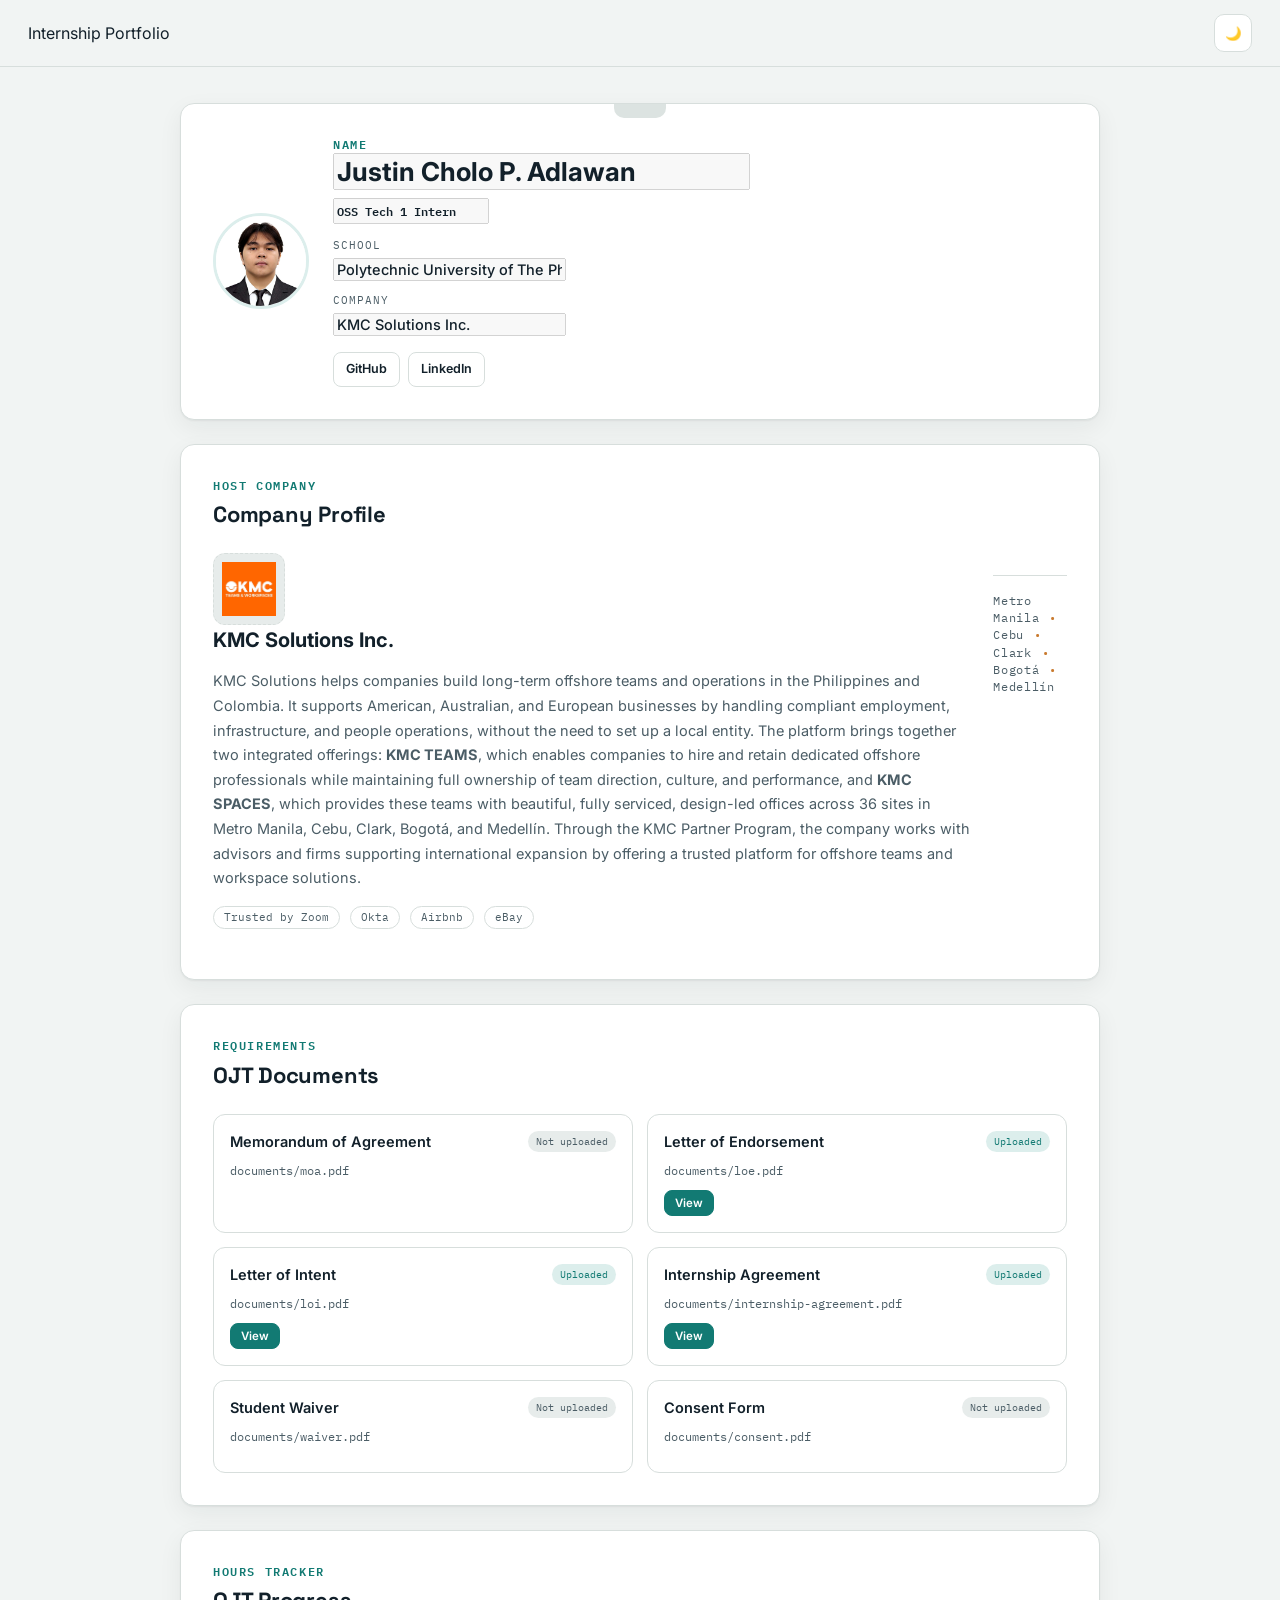
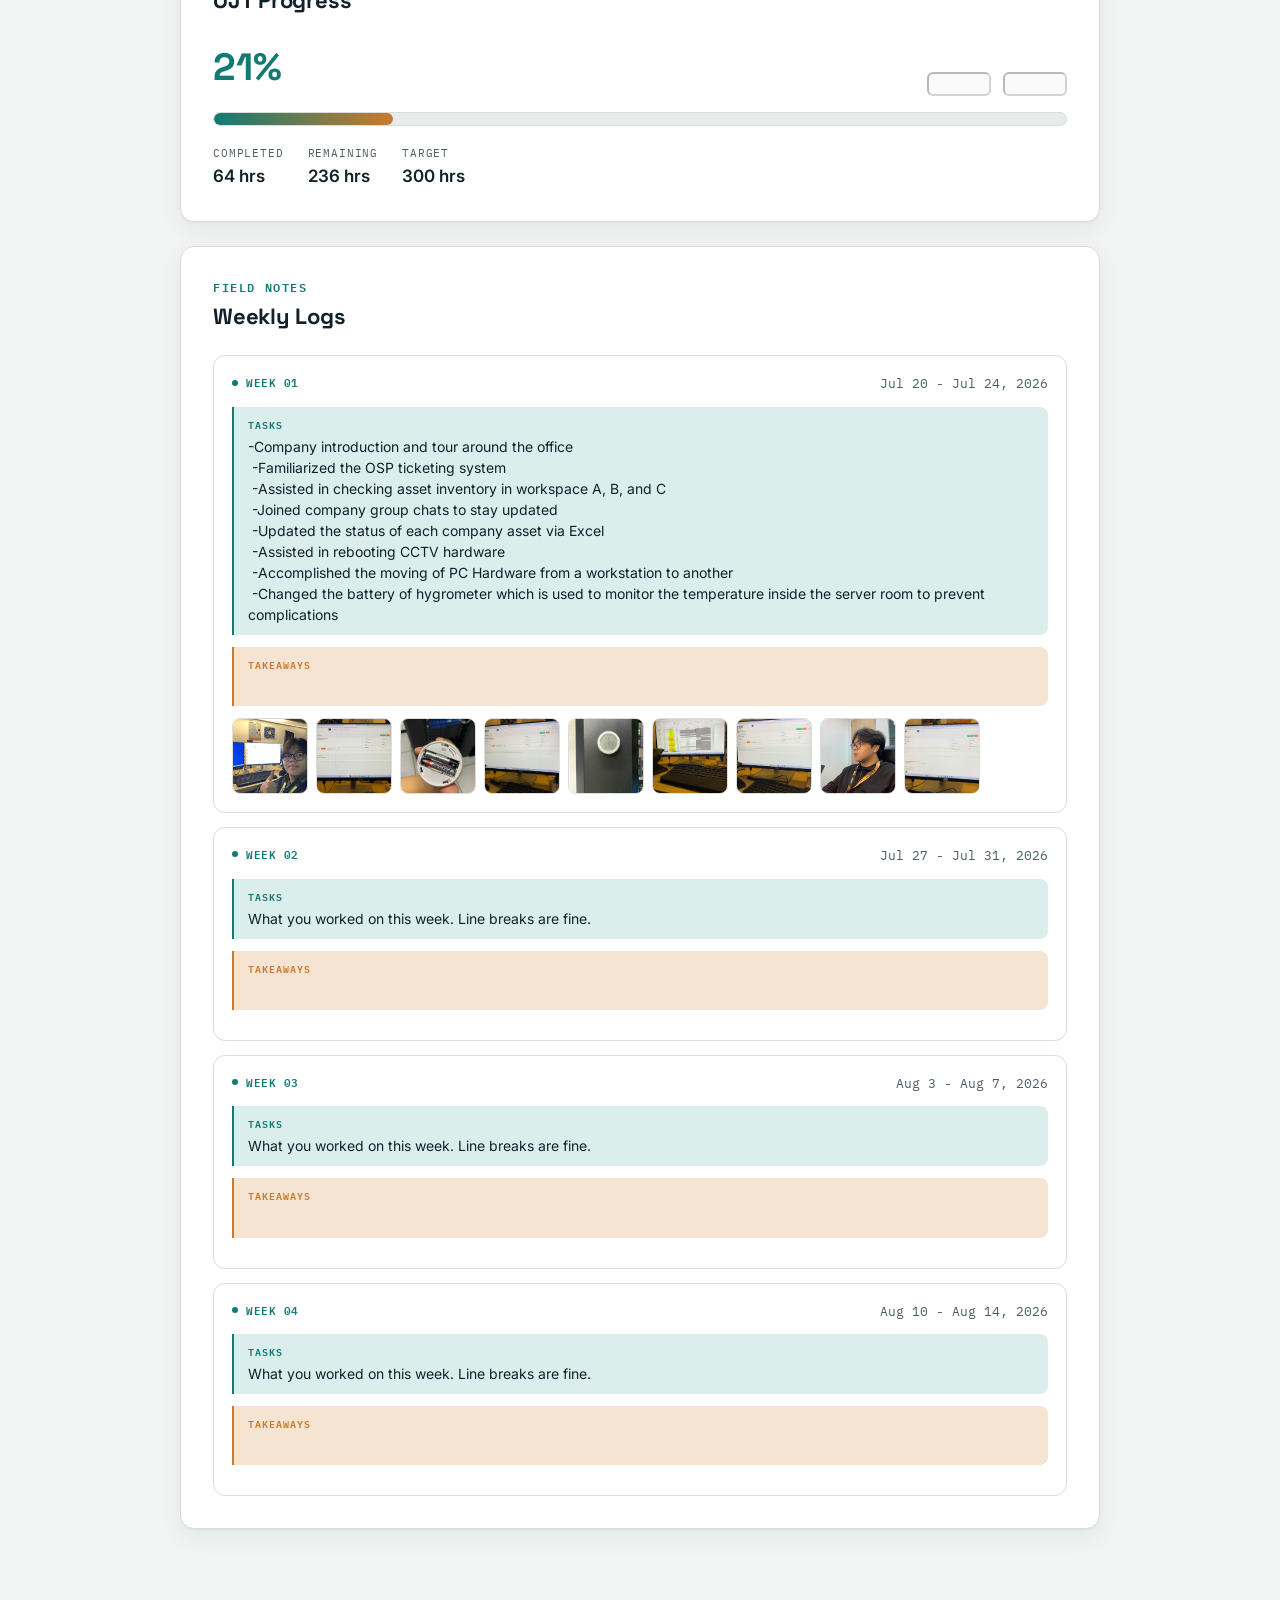
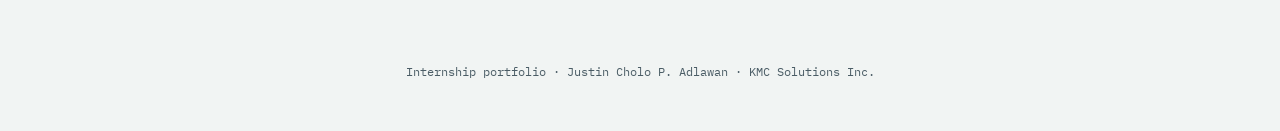
==== index.html @ cc2308c9 "Update company description in index.html" ====
<!DOCTYPE html>
<html lang="en" data-theme="light">
<head>
<meta charset="UTF-8">
<meta name="viewport" content="width=device-width, initial-scale=1.0">
<title>OSS Internship Log — Justin Cholo P. Adlawan</title>
<link rel="preconnect" href="https://fonts.googleapis.com">
<link href="https://fonts.googleapis.com/css2?family=Space+Grotesk:wght@500;600;700&family=Inter:wght@400;500;600;700&family=IBM+Plex+Mono:wght@400;500;600&display=swap" rel="stylesheet">
<link rel="stylesheet" href="styles.css">
</head>
<body>

<div class="topbar">
      <div class="brand-text">Internship Portfolio</div>
  <div class="topbar-controls">
    <button class="icon-btn" id="themeToggle" title="Toggle theme">🌙</button>
  </div>
</div>

<main>

  <!-- 1. PROFILE -->
  <section class="section" id="profile-section">
    <div class="badge">
      <div class="badge-photo" id="avatarBox">
        <span class="initials" id="avatarInitials">JA</span>
        <img id="avatarImg" style="display:none;" alt="Profile photo">
        <input type="file" accept="image/*" id="avatarInput" style="display:none;">
      </div>
      <div class="badge-info">
        <div class="eyebrow">Name</div>
        <input class="field-input badge-name" id="fieldName" value="Justin Cholo P. Adlawan" disabled>
        <div>
          <input class="field-input" id="fieldRole" value="OSS Tech 1 Intern" disabled
            style="display:inline-block;width:auto;font-family:'IBM Plex Mono';font-size:12px;font-weight:600;">
        </div>
        <div class="ledger" style="margin-top:14px;">
          <div class="ledger-item">
            <div class="ledger-label">School</div>
            <input class="field-input ledger-value" id="fieldSchool" value="Polytechnic University of The Philippines" disabled>
          </div>
          <div class="ledger-item">
            <div class="ledger-label">Company</div>
            <input class="field-input ledger-value" id="fieldCompany" value="KMC Solutions Inc." disabled>
          </div>
        </div>
      <div class="profile-links">
          <a class="btn" href="https://github.com/Secchoo" target="_blank" rel="noopener">GitHub</a>
          <a class="btn" href="https://www.linkedin.com/in/your-username" target="_blank" rel="noopener">LinkedIn
      </a>
      </div>
    </div>
  </section>

  <!-- 2. COMPANY PROFILE  -->
  <section class="section" id="company-section">
    <div class="section-head">
      <div>
        <div class="eyebrow">Host Company</div>
        <h2 class="section-title">Company Profile</h2>
      </div>
    </div>
    <div class="company-head">
      <div>
        <div class="logo-box" id="logoBox">
          <span class="logo-placeholder" id="logoPlaceholder">Company<br>Logo</span>
          <img id="logoImg" style="display:none;" alt="KMC Solutions logo">
      </div>
      <div>
        <div class="company-name">KMC Solutions Inc.</div>
        <p class="company-desc">KMC Solutions helps companies build long-term offshore teams and operations in the Philippines and Colombia. It supports American, Australian, and European businesses by handling compliant employment, infrastructure, and people operations, without the need to set up a local entity. The platform brings together two integrated offerings: <strong>KMC TEAMS</strong>, which enables companies to hire and retain dedicated offshore professionals while maintaining full ownership of team direction, culture, and performance, and <strong>KMC SPACES</strong>, which provides these teams with beautiful, fully serviced, design-led offices across 36 sites in Metro Manila, Cebu, Clark, Bogotá, and Medellín. Through the KMC Partner Program, the company works with advisors and firms supporting international expansion by offering a trusted platform for offshore teams and workspace solutions.</p>
        <div class="trust-row">
          <span class="trust-pill">Trusted by Zoom</span>
          <span class="trust-pill">Okta</span>
          <span class="trust-pill">Airbnb</span>
          <span class="trust-pill">eBay</span>
        </div>
      </div>
    </div>
    <div class="route-strip">
      <span class="city">Metro Manila</span><span class="city">Cebu</span><span class="city">Clark</span><span class="city">Bogotá</span><span class="city">Medellín</span>
    </div>
  </section>

  <!-- 3. DOCUMENTS -->
  <section class="section" id="documents-section">
    <div class="section-head">
      <div>
        <div class="eyebrow">Requirements</div>
        <h2 class="section-title">OJT Documents</h2>
      </div>
    </div>
    <div class="doc-grid" id="docGrid"></div>
  </section>

  <!-- 4. PROGRESS -->
  <section class="section" id="progress-section">
    <div class="section-head">
      <div>
        <div class="eyebrow">Hours Tracker</div>
        <h2 class="section-title">OJT Progress</h2>
      </div>
    </div>
    <div class="progress-top">
      <div class="progress-pct" id="progressPct">0%</div>
      <div class="pstat-value">
          <input type="number" min="0" class="field-input hours-input" id="hoursCompleted" disabled>
          <span class="mono"></span>
          <input type="number" min="1" class="field-input hours-input" id="hoursTarget" disabled>
        </div>
      </div>
    </div>
    <div class="progress-track"><div class="progress-fill" id="progressFill" style="width:0%;"></div></div>
    <div class="progress-stats">
      <div class="pstat"><div class="pstat-label">Completed</div><div class="pstat-value" id="statCompleted">0 hrs</div></div>
      <div class="pstat"><div class="pstat-label">Remaining</div><div class="pstat-value" id="statRemaining">300 hrs</div></div>
      <div class="pstat"><div class="pstat-label">Target</div><div class="pstat-value" id="statTarget">300 hrs</div></div>
    </div>
  </section>

  <!-- 5. WEEKLY LOGS -->
  <section class="section" id="weekly-section">
    <div class="section-head">
      <div>
        <div class="eyebrow">Field Notes</div>
        <h2 class="section-title">Weekly Logs</h2>
      </div>
    </div>

    <div class="week-form" id="weekForm">
      <input type="hidden" id="weekEditId">
      <div class="form-row">
        <div>
          <label>Week number</label>
          <input type="number" id="weekNumber" min="1">
        </div>
        <div>
          <label>Date range</label>
          <input type="text" id="weekDates" placeholder="e.g. Jul 20 – Jul 24, 2026">
        </div>
      </div>
      <div>
        <label>Tasks completed</label>
        <textarea id="weekTasks" placeholder="Describe what you worked on this week..."></textarea>
      </div>
      <div>
        <label>Photos</label>
        <input type="file" id="weekImages" accept="image/*" multiple>
      </div>
      <div class="modal-error" id="weekFormError"></div>
    </div>

    <div class="week-list" id="weekList"></div>
    <div class="empty-state" id="weekEmpty">No weeks logged yet.</div>
  </section>

</main>

<footer>Internship portfolio · Justin Cholo P. Adlawan · KMC Solutions Inc.</footer>

<!-- Lightbox -->
<div class="modal-overlay hidden" id="lightbox" style="background:rgba(0,0,0,.85);">
  <button class="close-x" id="lightboxClose">✕</button>
  <img id="lightboxImg" alt="Preview">
</div>

<!-- Document viewer -->
<div class="modal-overlay hidden" id="docModal">
  <div class="doc-modal-box">
    <div class="doc-modal-head">
      <span id="docModalTitle">Document</span>
      <div class="doc-modal-actions">
        <a id="docModalOpenNew" class="btn small" href="#" target="_blank" rel="noopener">Open in new tab</a>
        <button class="btn small" id="docModalClose">Close</button>
      </div>
    </div>
    <iframe id="docModalFrame" title="Document preview"></iframe>
  </div>
</div>

<div class="toast" id="toast"></div>

<script src="script.js"></script>
</body>
</html>
---- styles.css ----
:root{
    --bg:#F1F4F3; --surface:#FFFFFF; --surface-2:#E7ECEB; --surface-3:#DCE3E1;
    --text:#12202A; --text-dim:#4B5D66; --border:#D7DEDC;
    --accent:#127A73; --accent-soft:#DCEEEC; --accent-2:#C97A2E; --accent-2-soft:#F5E4D2;
    --danger:#B3432B; --danger-soft:#F6E2DC;
    --shadow: 0 1px 2px rgba(18,32,42,.06), 0 8px 24px rgba(18,32,42,.06);
    --radius: 14px;
  }
  html[data-theme="dark"]{
    --bg:#0D1417; --surface:#131C21; --surface-2:#1B262C; --surface-3:#233039;
    --text:#E8EEEC; --text-dim:#9BB0AC; --border:#253238;
    --accent:#2BB3A3; --accent-soft:#122824; --accent-2:#E4A85E; --accent-2-soft:#2A2114;
    --danger:#E2694F; --danger-soft:#2A1712;
    --shadow: 0 1px 2px rgba(0,0,0,.3), 0 12px 28px rgba(0,0,0,.35);
  }
  *{box-sizing:border-box;}
  html{scroll-behavior:smooth;}
  body{
    margin:0; background:var(--bg); color:var(--text);
    font-family:'Inter',sans-serif; line-height:1.5;
    transition:background .25s ease, color .25s ease;
  }
  h1,h2,h3{ font-family:'Space Grotesk',sans-serif; margin:0; letter-spacing:-.01em;}
  .mono{ font-family:'IBM Plex Mono',monospace; }
  .eyebrow{
    font-family:'IBM Plex Mono',monospace; font-size:11.5px; letter-spacing:.14em;
    text-transform:uppercase; color:var(--accent); font-weight:600;
  }
  a{color:inherit;}
  button{ font-family:inherit; cursor:pointer; }
  input, textarea{ font-family:inherit; color:var(--text); }
  ::selection{ background:var(--accent-soft); }

  /* ---------- topbar ---------- */
  .topbar{
    position:sticky; top:0; z-index:40;
    display:flex; align-items:center; justify-content:space-between;
    padding:14px 28px; background:color-mix(in srgb, var(--bg) 88%, transparent);
    backdrop-filter:blur(10px); border-bottom:1px solid var(--border);
  }
  }
  .brand-text{ font-family:'Space Grotesk'; font-weight:600; font-size:15px; }
  .brand-sub{ font-size:11px; color:var(--text-dim); font-family:'IBM Plex Mono'; }
  .topbar-controls{ display:flex; align-items:center; gap:8px; }
  .icon-btn{
    display:flex; align-items:center; justify-content:center; gap:6px;
    width:38px; height:38px; border-radius:10px; border:1px solid var(--border);
    background:var(--surface); color:var(--text); transition:.15s;
  }
  .icon-btn:hover{ background:var(--surface-2); }
  .lock-btn{
    width:auto; padding:0 14px; font-size:13px; font-weight:600;
    font-family:'IBM Plex Mono';
  }
  .lock-btn.unlocked{ background:var(--accent); border-color:var(--accent); color:#fff; }

  /* ---------- layout ---------- */
  main{ max-width:960px; margin:0 auto; padding:36px 20px 80px; }
  .section{
    background:var(--surface); border:1px solid var(--border); border-radius:var(--radius);
    padding:32px; margin-bottom:24px; box-shadow:var(--shadow);
    animation:rise .5s ease both;
  }
  @keyframes rise{ from{opacity:0; transform:translateY(10px);} to{opacity:1; transform:translateY(0);} }
  .section-head{ display:flex; align-items:baseline; justify-content:space-between; gap:12px; margin-bottom:22px; flex-wrap:wrap;}
  .section-title{ font-size:22px; margin-top:4px; }

  /* ---------- profile badge ---------- */
  .badge{
    display:flex; gap:24px; align-items:center; position:relative;
  }
  .badge::before{
    content:""; position:absolute; top:-32px; left:50%; transform:translateX(-50%);
    width:52px; height:14px; border-radius:0 0 10px 10px; background:var(--surface-3);
  }
  .badge-photo{
    position:relative; width:96px; height:96px; border-radius:50%; flex-shrink:0;
    background:var(--surface-2); border:3px solid var(--accent-soft);
    display:flex; align-items:center; justify-content:center; overflow:hidden;
  }
  .badge-photo img{ width:100%; height:100%; object-fit:cover; }
  .badge-photo .initials{ font-family:'Space Grotesk'; font-size:32px; color:var(--accent); font-weight:700; }
  .photo-upload-btn{
    position:absolute; bottom:-2px; right:-2px; width:30px; height:30px; border-radius:50%;
    background:var(--accent); color:#fff; border:2px solid var(--surface);
    display:none; align-items:center; justify-content:center; font-size:14px;
  }
  body.editing .photo-upload-btn{ display:flex; }
  .badge-info{ flex:1; min-width:0; }
  .badge-name{ font-size:26px; font-weight:700; margin-bottom:8px; }
  .badge-role-pill{
    display:inline-block; margin-bottom:14px; padding:4px 12px; border-radius:100px;
    background:var(--accent-2-soft); color:var(--accent-2); font-family:'IBM Plex Mono';
    font-size:12px; font-weight:600; letter-spacing:.03em;
  }
  .ledger{ display:flex; flex-direction:column; gap:12px; }
  .profile-links{ display:flex; gap:8px; flex-wrap:wrap; margin-top:16px; }
  .ledger-item{ width:100%; }
  .ledger-label{ font-family:'IBM Plex Mono'; font-size:10.5px; text-transform:uppercase; letter-spacing:.1em; color:var(--text-dim); margin-bottom:3px; }
  .ledger-value{ font-size:14.5px; font-weight:500; }

  /* ---------- company ---------- */
  .company-head{ display:flex; gap:20px; align-items:flex-start; margin-bottom:18px; }
  .logo-box{
    width:72px; height:72px; border-radius:12px; background:var(--surface-2); border:1px dashed var(--border);
    display:flex; align-items:center; justify-content:center; flex-shrink:0; position:relative; overflow:hidden;
  }
  .logo-box img{ width:100%; height:100%; object-fit:contain; padding:8px; }
  .logo-box .logo-placeholder{ font-size:10px; color:var(--text-dim); text-align:center; font-family:'IBM Plex Mono'; padding:4px;}
  .logo-upload-btn{
    margin-top:8px; font-size:11.5px; font-family:'IBM Plex Mono'; color:var(--accent);
    background:none; border:none; padding:0; text-decoration:underline;
  }
  .company-name{ font-size:20px; font-weight:700; margin-bottom:2px; }
  .company-desc{ color:var(--text-dim); font-size:14.5px; line-height:1.7; }
  .route-strip{
    margin-top:22px; padding-top:16px; border-top:1px solid var(--border);
    display:flex; flex-wrap:wrap; gap:0; align-items:center;
    font-family:'IBM Plex Mono'; font-size:11.5px; letter-spacing:.06em; color:var(--text-dim);
  }
  .route-strip span.city::after{ content:"•"; margin:0 10px; color:var(--accent-2); }
  .route-strip span.city:last-child::after{ content:""; margin:0; }
  .trust-row{ margin-top:14px; display:flex; gap:10px; flex-wrap:wrap; }
  .trust-pill{
    font-family:'IBM Plex Mono'; font-size:10.5px; padding:3px 10px; border-radius:100px;
    border:1px solid var(--border); color:var(--text-dim);
  }

  /* ---------- documents ---------- */
  .doc-grid{ display:grid; grid-template-columns:repeat(2,1fr); gap:14px; }
  .doc-card{
    border:1px solid var(--border); border-radius:12px; padding:16px; display:flex; flex-direction:column; gap:10px;
    background:var(--surface); transition:.15s;
  }
  .doc-card:hover{ border-color:var(--accent); }
  .doc-top{ display:flex; align-items:flex-start; justify-content:space-between; gap:8px; }
  .doc-name{ font-weight:600; font-size:14.5px; }
  .doc-status{
    font-family:'IBM Plex Mono'; font-size:10px; padding:3px 8px; border-radius:100px; white-space:nowrap; flex-shrink:0;
  }
  .doc-status.on{ background:var(--accent-soft); color:var(--accent); }
  .doc-status.off{ background:var(--surface-2); color:var(--text-dim); }
  .doc-meta{ font-size:11.5px; color:var(--text-dim); font-family:'IBM Plex Mono'; }
  .doc-actions{ display:flex; gap:8px; flex-wrap:wrap; margin-top:auto; }
  .btn{
    font-size:12.5px; font-weight:600; padding:7px 12px; border-radius:8px; border:1px solid var(--border);
    background:var(--surface); color:var(--text); display:inline-flex; align-items:center; gap:6px; text-decoration:none;
  }
  .btn:hover{ background:var(--surface-2); }
  .btn.primary{ background:var(--accent); border-color:var(--accent); color:#fff; }
  .btn.primary:hover{ opacity:.9; }
  .btn.ghost-danger{ color:var(--danger); border-color:var(--danger-soft); }
  .btn.ghost-danger:hover{ background:var(--danger-soft); }
  .btn.small{ padding:5px 10px; font-size:11.5px; }

  /* ---------- progress ---------- */
  .progress-top{ display:flex; justify-content:space-between; align-items:flex-end; margin-bottom:16px; flex-wrap:wrap; gap:12px;}
  .progress-pct{ font-family:'Space Grotesk'; font-size:38px; font-weight:700; color:var(--accent); }
  .progress-track{ height:14px; border-radius:100px; background:var(--surface-2); overflow:hidden; border:1px solid var(--border); }
  .progress-fill{ height:100%; border-radius:100px; background:linear-gradient(90deg,var(--accent),var(--accent-2)); transition:width .5s ease; }
  .progress-stats{ display:flex; gap:24px; margin-top:20px; flex-wrap:wrap; }
  .pstat{ display:flex; flex-direction:column; gap:2px; }
  .pstat-label{ font-family:'IBM Plex Mono'; font-size:10.5px; text-transform:uppercase; letter-spacing:.08em; color:var(--text-dim); }
  .pstat-value{ font-size:17px; font-weight:600; display:flex; align-items:center; gap:6px; }
  .hours-input{ width:64px; text-align:center; border-radius:6px; padding:2px 4px; }

  /* ---------- weekly logs ---------- */
  .week-form{
    display:none; flex-direction:column; gap:12px; border:1px dashed var(--accent); border-radius:12px; padding:18px; margin-bottom:20px;
    background:var(--accent-soft);
  }
  .week-form.open{ display:flex; }
  .week-form label{ font-family:'IBM Plex Mono'; font-size:10.5px; text-transform:uppercase; letter-spacing:.08em; color:var(--text-dim); margin-bottom:4px; display:block; }
  .week-form input, .week-form textarea{
    width:100%; padding:9px 11px; border-radius:8px; border:1px solid var(--border); background:var(--surface); font-size:14px;
  }
  .week-form textarea{ min-height:80px; }
  .form-row{ display:flex; gap:14px; flex-wrap:wrap; }
  .form-row > div{ flex:1; min-width:140px; }
  .week-list{ display:flex; flex-direction:column; gap:14px; }
  .week-card{ border:1px solid var(--border); border-radius:12px; padding:18px; position:relative; }
  .week-tab{
    display:inline-flex; align-items:center; gap:8px; font-family:'IBM Plex Mono'; font-size:11px;
    color:var(--accent); font-weight:600; letter-spacing:.05em; margin-bottom:8px;
  }
  .week-tab .dot{ width:6px; height:6px; border-radius:50%; background:var(--accent); }
  .week-dates{ color:var(--text-dim); font-size:12.5px; margin-left:auto; font-family:'IBM Plex Mono'; }
  .week-title-row{ display:flex; justify-content:space-between; align-items:flex-start; gap:10px; }
  .week-tasks{
    font-size:14px; color:var(--text); white-space:pre-wrap; margin:8px 0 12px;
    padding:10px 14px; border-left:2px solid var(--accent); background:var(--accent-soft); border-radius:0 8px 8px 0;
  }
  .week-takeaways{
    font-size:13.5px; color:var(--text); white-space:pre-wrap; margin:0 0 12px;
    padding:10px 14px; border-left:2px solid var(--accent-2); background:var(--accent-2-soft); border-radius:0 8px 8px 0;
  }
  .week-subhead{
    font-family:'IBM Plex Mono'; font-size:10px; text-transform:uppercase; letter-spacing:.1em;
    color:var(--accent-2); font-weight:600; margin-bottom:4px;
  }
  .week-tasks .week-subhead{ color:var(--accent); }
  .week-images{ display:flex; gap:8px; flex-wrap:wrap; }
  .week-images img{ width:76px; height:76px; object-fit:cover; border-radius:8px; border:1px solid var(--border); cursor:pointer; }
  .week-actions{ display:flex; gap:8px; margin-top:12px; }
  .empty-state{
    text-align:center; padding:34px 20px; color:var(--text-dim); font-size:14px; border:1px dashed var(--border); border-radius:12px;
  }

  /* ---------- modal / lightbox ---------- */
  .modal-overlay{
    position:fixed; inset:0; background:rgba(10,14,16,.55); display:flex; align-items:center; justify-content:center;
    z-index:100; padding:20px;
  }
  .modal-overlay.hidden{ display:none; }
  .modal-box{
    background:var(--surface); border-radius:16px; padding:26px; width:100%; max-width:360px; box-shadow:var(--shadow);
    border:1px solid var(--border);
  }
  .modal-box h3{ font-size:17px; margin-bottom:6px; }
  .modal-box p{ font-size:13px; color:var(--text-dim); margin:0 0 16px; }
  .modal-box input{ width:100%; padding:10px 12px; border-radius:8px; border:1px solid var(--border); background:var(--bg); font-size:15px; letter-spacing:.2em; text-align:center; }
  .modal-actions{ display:flex; gap:10px; margin-top:16px; }
  .modal-actions .btn{ flex:1; justify-content:center; }
  .modal-error{ color:var(--danger); font-size:12px; margin-top:8px; min-height:14px; }
  .modal-overlay img{ max-width:min(560px, 85vw); max-height:min(560px, 75vh); width:auto; height:auto; object-fit:contain; border-radius:10px; }
  .close-x{ position:absolute; top:16px; right:20px; color:#fff; font-size:22px; background:none; border:none; }

  .doc-modal-box{
    width:100%; max-width:820px; height:88vh; background:var(--surface); border-radius:14px;
    border:1px solid var(--border); box-shadow:var(--shadow); display:flex; flex-direction:column; overflow:hidden;
  }
  .doc-modal-head{
    display:flex; align-items:center; justify-content:space-between; gap:12px; padding:12px 16px;
    border-bottom:1px solid var(--border); font-weight:600; font-size:14px;
  }
  .doc-modal-actions{ display:flex; gap:8px; }
  .doc-modal-box iframe{ flex:1; width:100%; border:none; background:#fff; }

  .toast{
    position:fixed; bottom:24px; left:50%; transform:translateX(-50%) translateY(20px); opacity:0;
    background:var(--text); color:var(--bg); padding:10px 18px; border-radius:10px; font-size:13px;
    transition:.25s; z-index:200; pointer-events:none; font-family:'IBM Plex Mono';
  }
  .toast.show{ opacity:1; transform:translateX(-50%) translateY(0); }

  footer{ text-align:center; padding:30px 20px 50px; color:var(--text-dim); font-size:12px; font-family:'IBM Plex Mono'; }

  @media (max-width:640px){
    main{ padding:24px 14px 60px; }
    .section{ padding:22px 18px; }
    .badge{ flex-direction:column; text-align:center; }
    .ledger{ justify-content:center; }
    .profile-links{ justify-content:center; }
    .company-head{ flex-direction:column; align-items:center; text-align:center; }
    .route-strip{ justify-content:center; }
    .doc-grid{ grid-template-columns:1fr; }
    .progress-stats{ justify-content:space-between; gap:14px; }
    .brand-sub{ display:none; }
    .doc-modal-box{ width:100%; height:100%; max-width:none; border-radius:0; }
  }
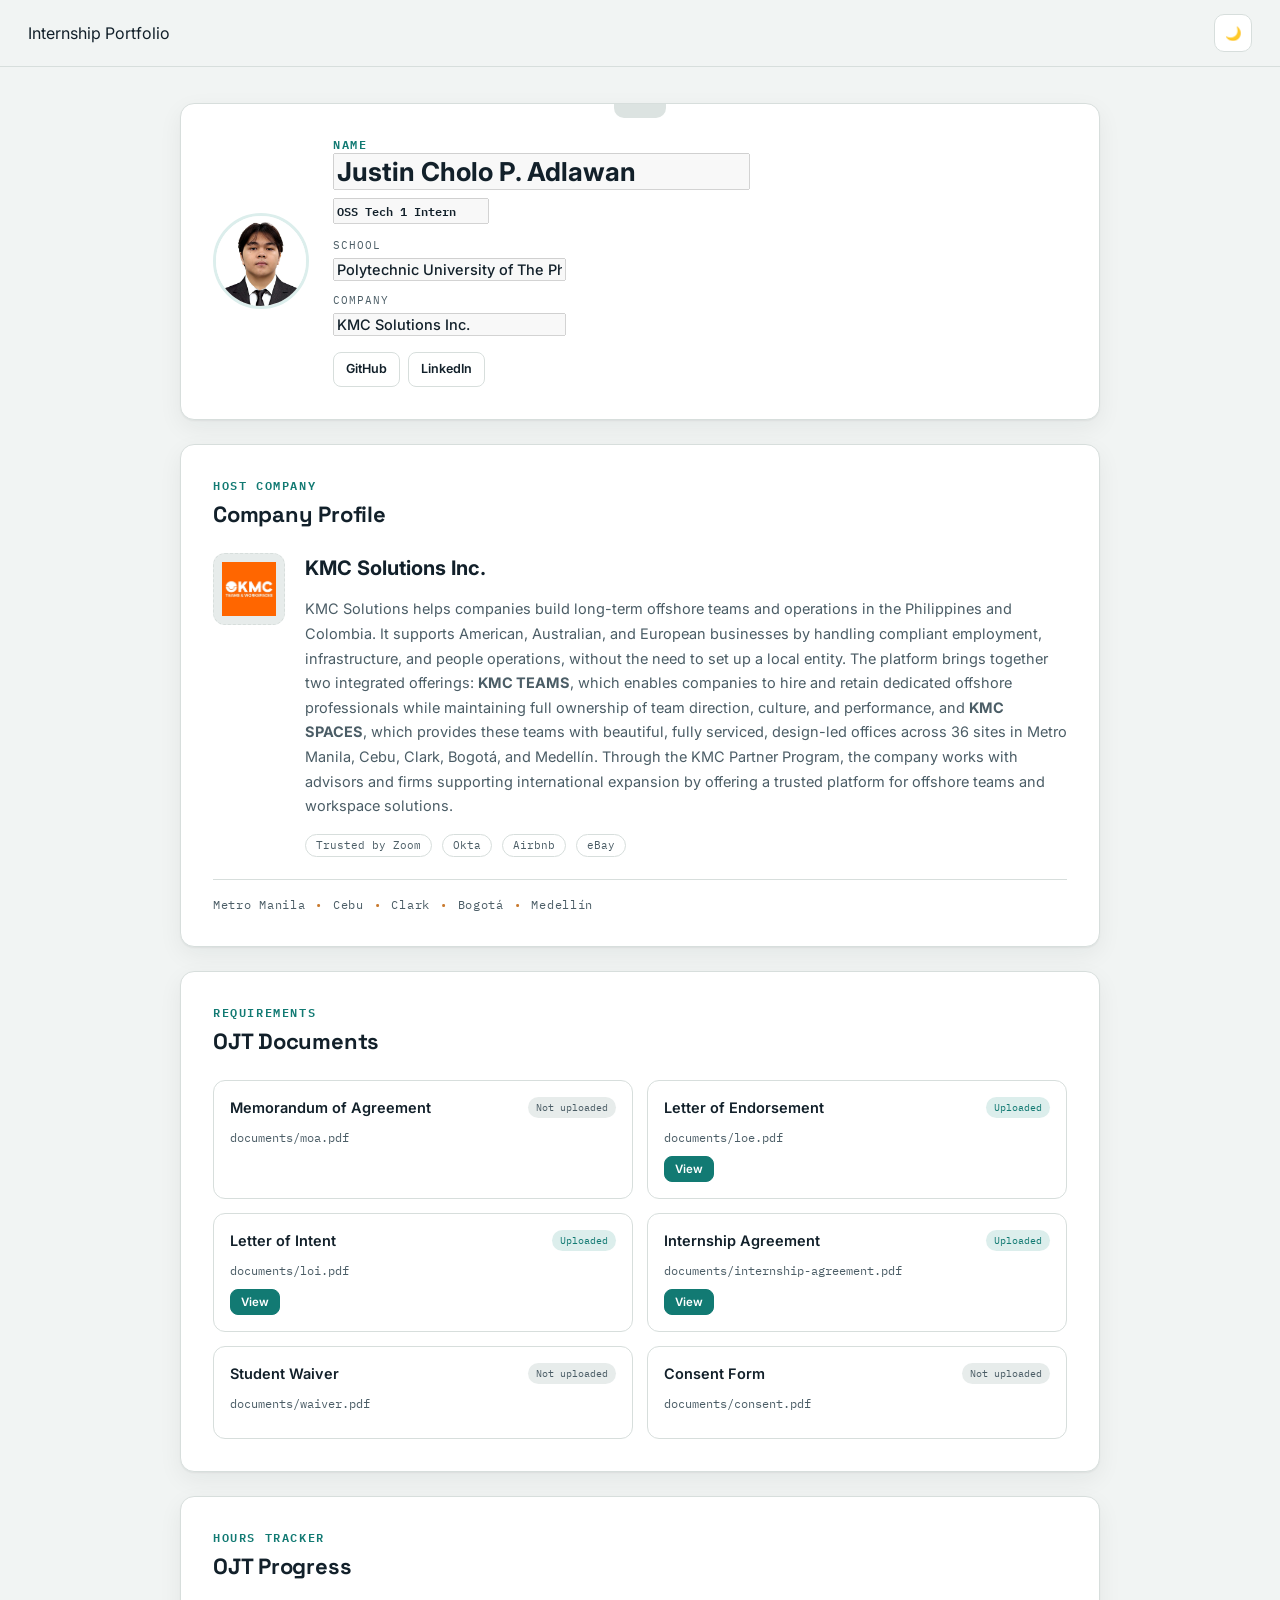
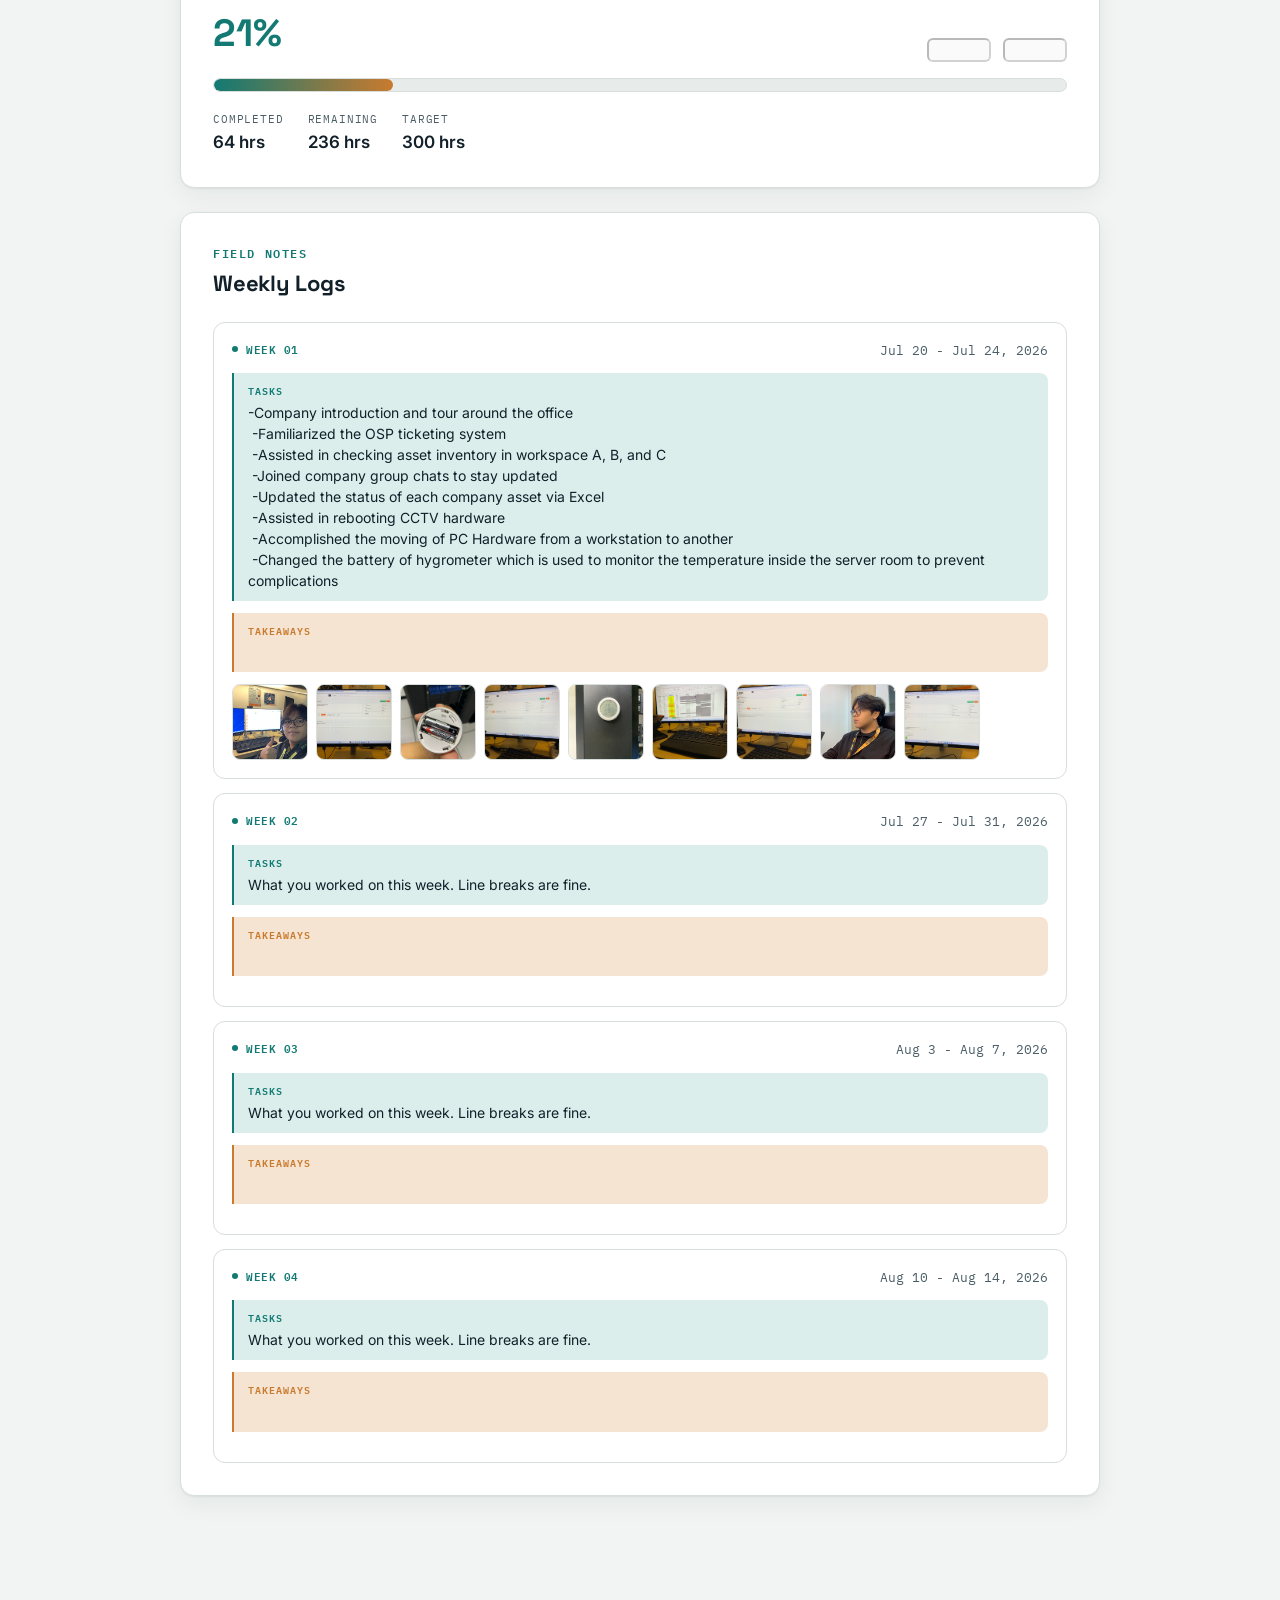
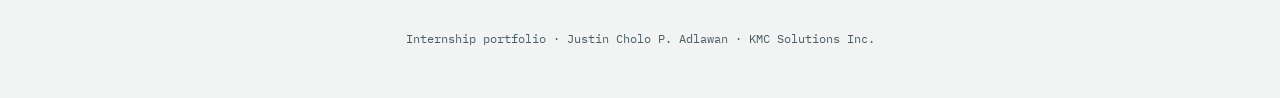
==== commit 2686df96: "Fix HTML structure in index.html" ====
--- a/index.html
+++ b/index.html
@@ -66,6 +66,7 @@
           <span class="logo-placeholder" id="logoPlaceholder">Company<br>Logo</span>
           <img id="logoImg" style="display:none;" alt="KMC Solutions logo">
       </div>
+    </div>
       <div>
         <div class="company-name">KMC Solutions Inc.</div>
         <p class="company-desc">KMC Solutions helps companies build long-term offshore teams and operations in the Philippines and Colombia. It supports American, Australian, and European businesses by handling compliant employment, infrastructure, and people operations, without the need to set up a local entity. The platform brings together two integrated offerings: <strong>KMC TEAMS</strong>, which enables companies to hire and retain dedicated offshore professionals while maintaining full ownership of team direction, culture, and performance, and <strong>KMC SPACES</strong>, which provides these teams with beautiful, fully serviced, design-led offices across 36 sites in Metro Manila, Cebu, Clark, Bogotá, and Medellín. Through the KMC Partner Program, the company works with advisors and firms supporting international expansion by offering a trusted platform for offshore teams and workspace solutions.</p>
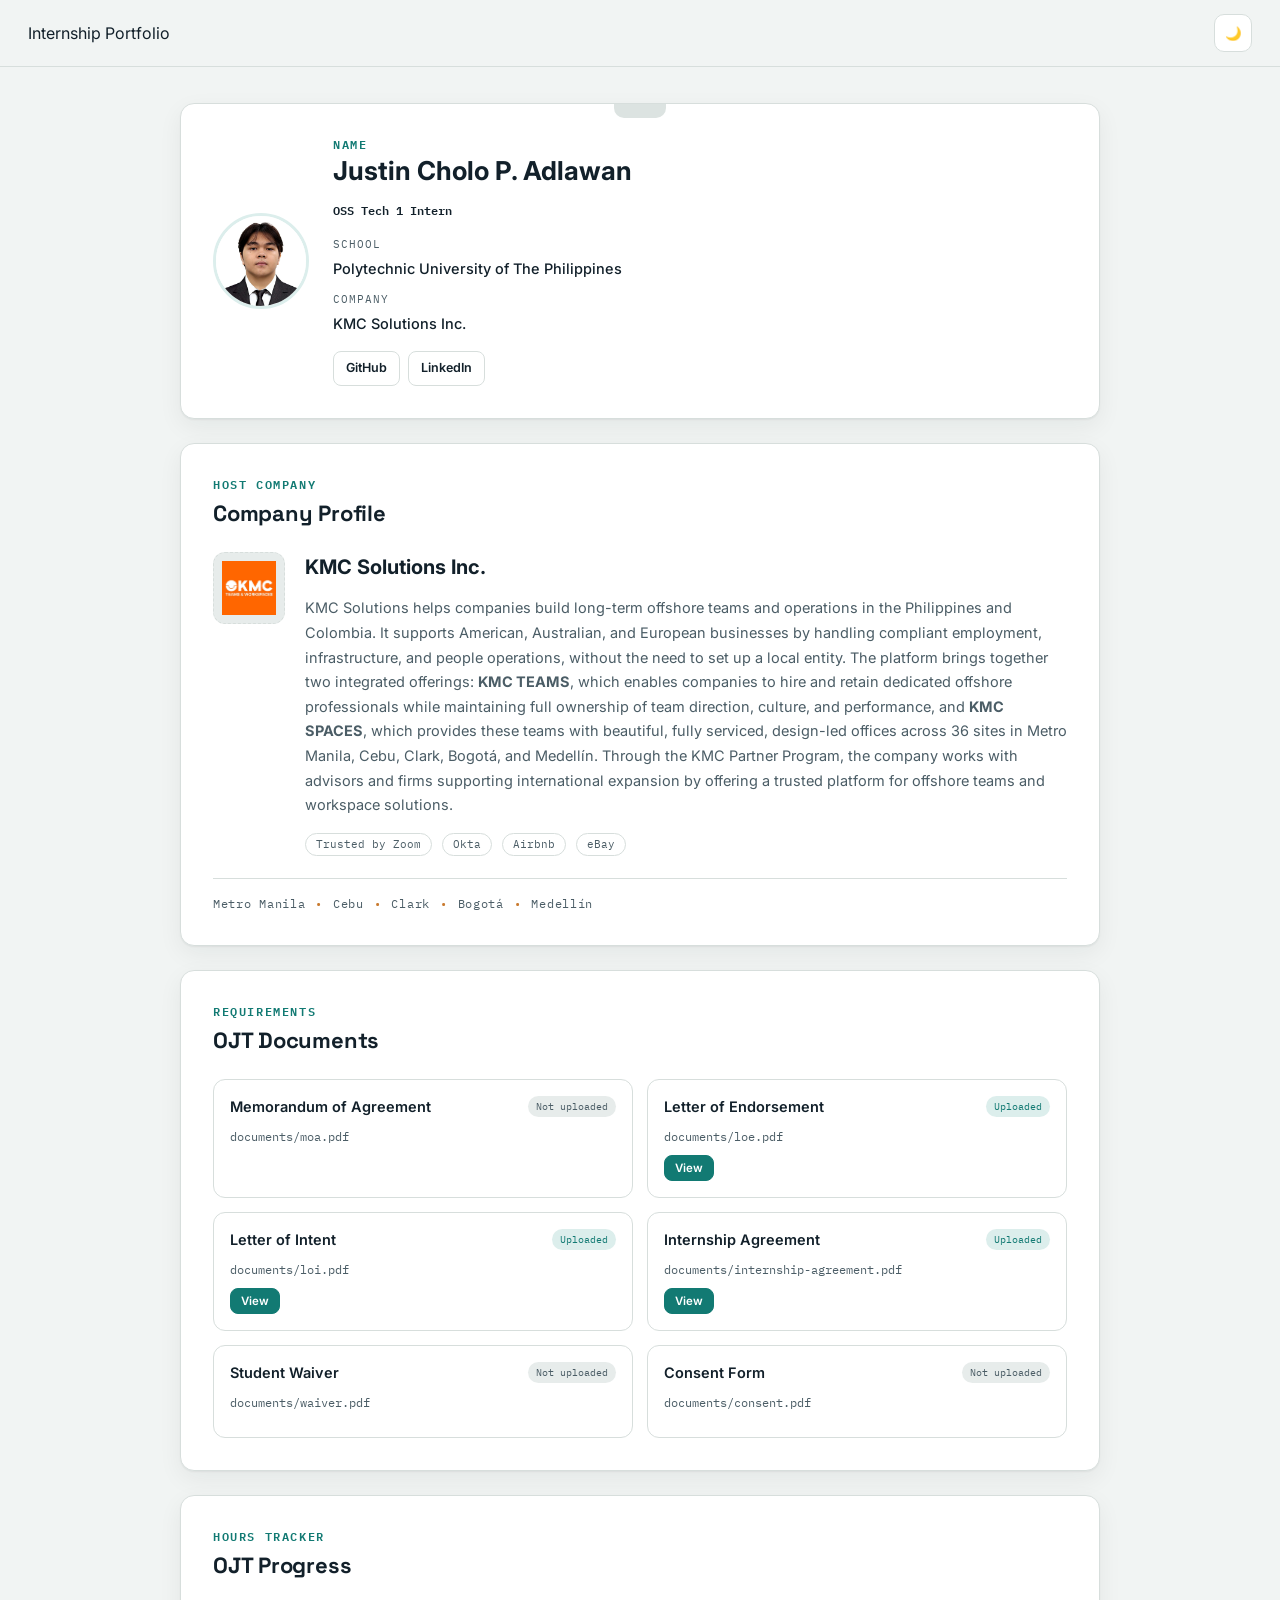
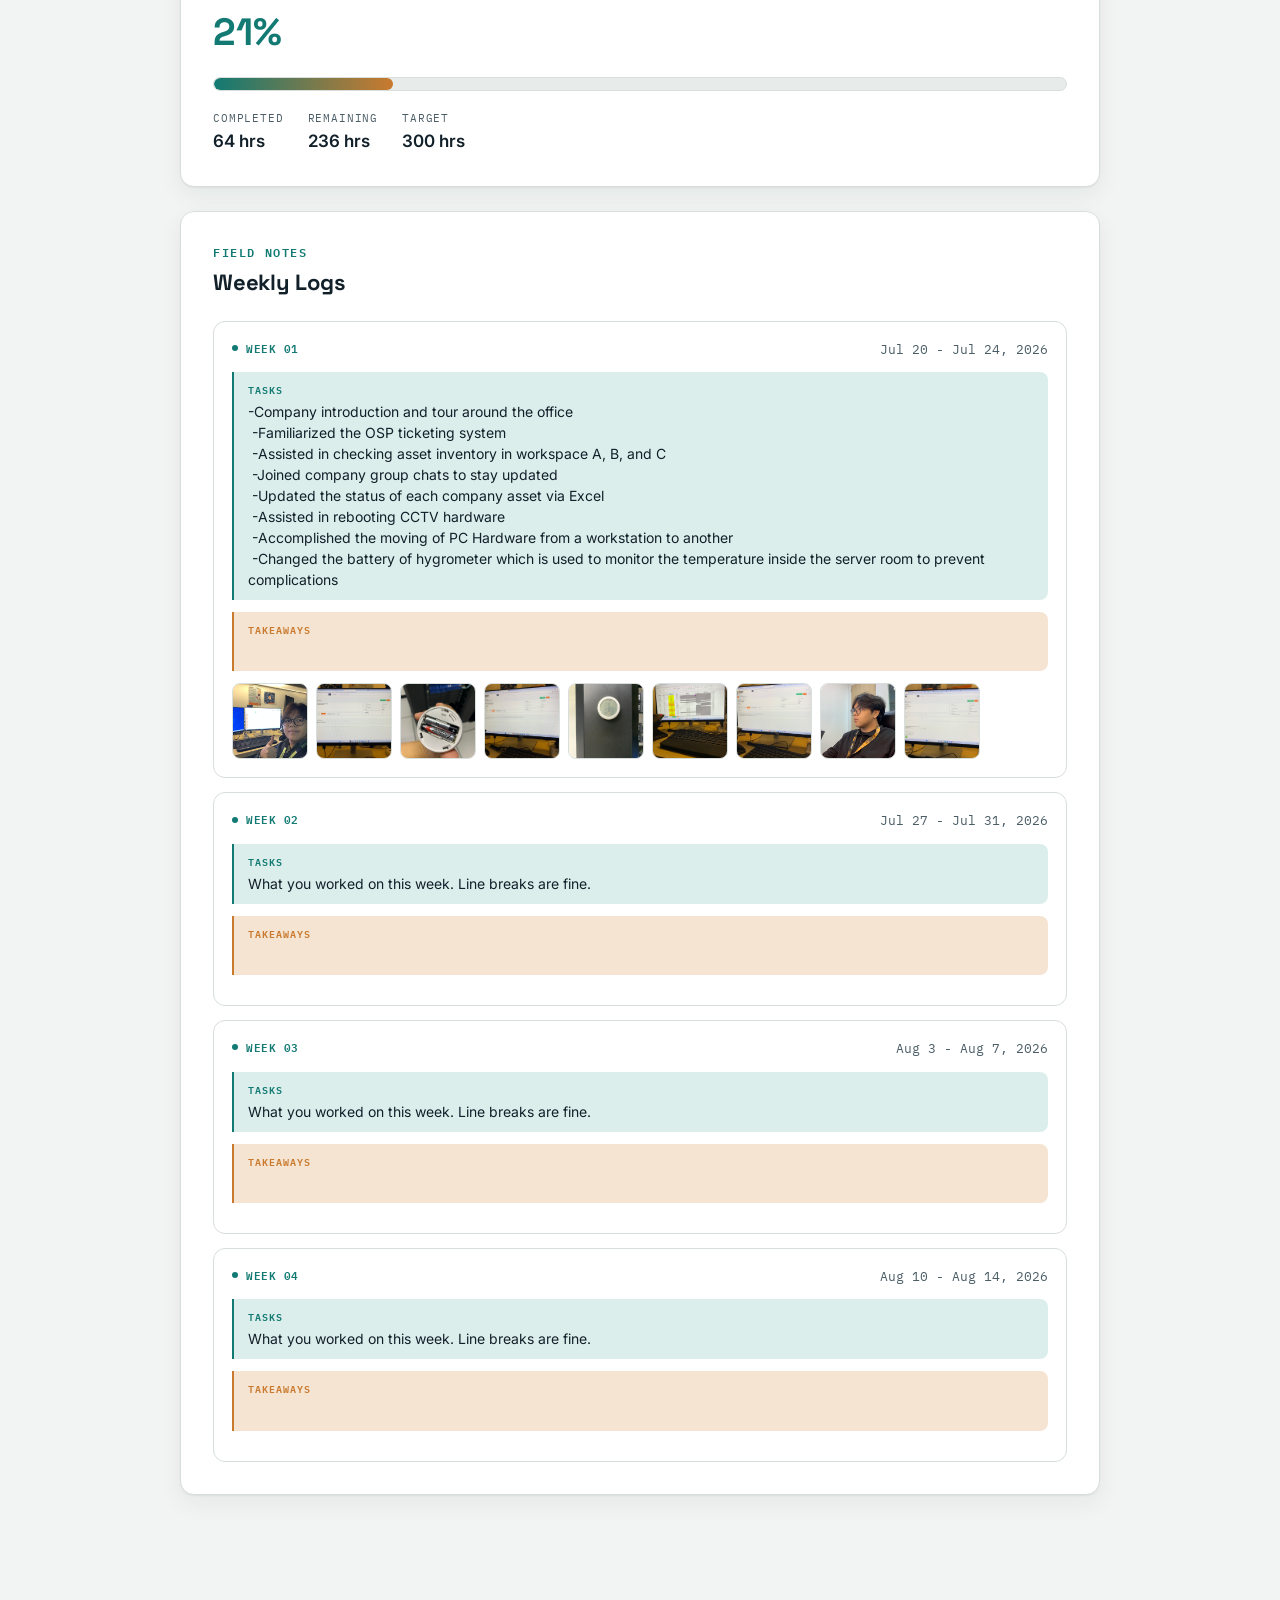
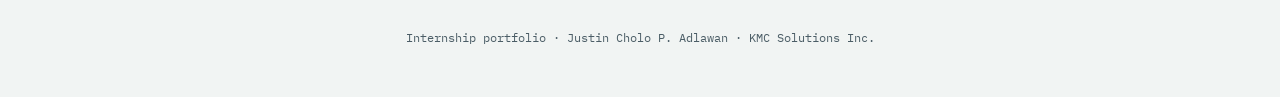
==== commit a5c84940: "Update LinkedIn link in index.html" ====
--- a/index.html
+++ b/index.html
@@ -46,7 +46,7 @@
         </div>
       <div class="profile-links">
           <a class="btn" href="https://github.com/Secchoo" target="_blank" rel="noopener">GitHub</a>
-          <a class="btn" href="https://www.linkedin.com/in/your-username" target="_blank" rel="noopener">LinkedIn
+          <a class="btn" href="https://ph.linkedin.com/in/cholo-adlawan-b83312335" target="_blank" rel="noopener">LinkedIn
       </a>
       </div>
     </div>
--- a/styles.css
+++ b/styles.css
@@ -78,6 +78,11 @@
     background:var(--surface-2); border:3px solid var(--accent-soft);
     display:flex; align-items:center; justify-content:center; overflow:hidden;
   }
+.field-input{
+  border:none; background:transparent; color:var(--text); padding:2px 0;
+  border-bottom:1px dashed transparent; width:100%;
+  -webkit-appearance:none; appearance:none; -webkit-text-fill-color:var(--text);
+}
   .badge-photo img{ width:100%; height:100%; object-fit:cover; }
   .badge-photo .initials{ font-family:'Space Grotesk'; font-size:32px; color:var(--accent); font-weight:700; }
   .photo-upload-btn{
@@ -144,7 +149,8 @@
   .doc-actions{ display:flex; gap:8px; flex-wrap:wrap; margin-top:auto; }
   .btn{
     font-size:12.5px; font-weight:600; padding:7px 12px; border-radius:8px; border:1px solid var(--border);
-    background:var(--surface); color:var(--text); display:inline-flex; align-items:center; gap:6px; text-decoration:none;
+    background:var(--surface); color:var(--text); display:inline-flex; align-items:center; gap:6px;
+    text-decoration:none;
   }
   .btn:hover{ background:var(--surface-2); }
   .btn.primary{ background:var(--accent); border-color:var(--accent); color:#fff; }
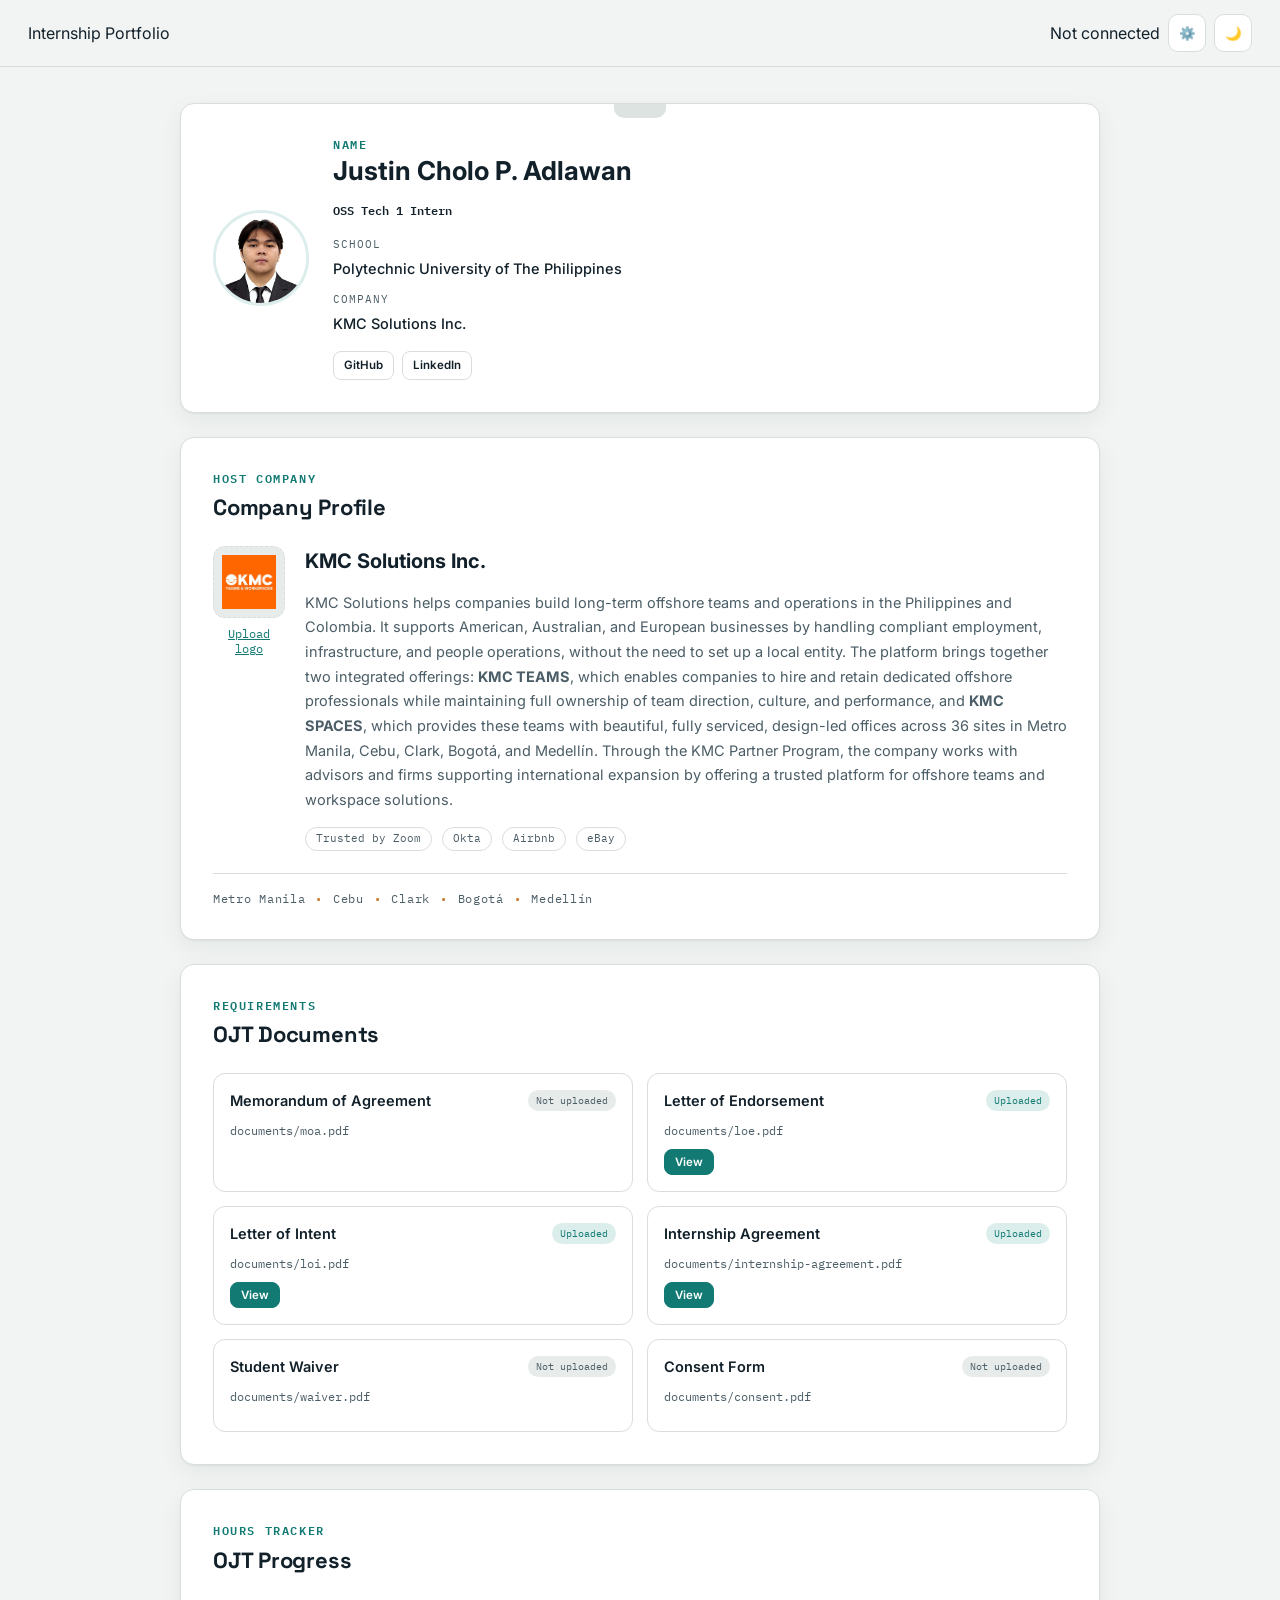
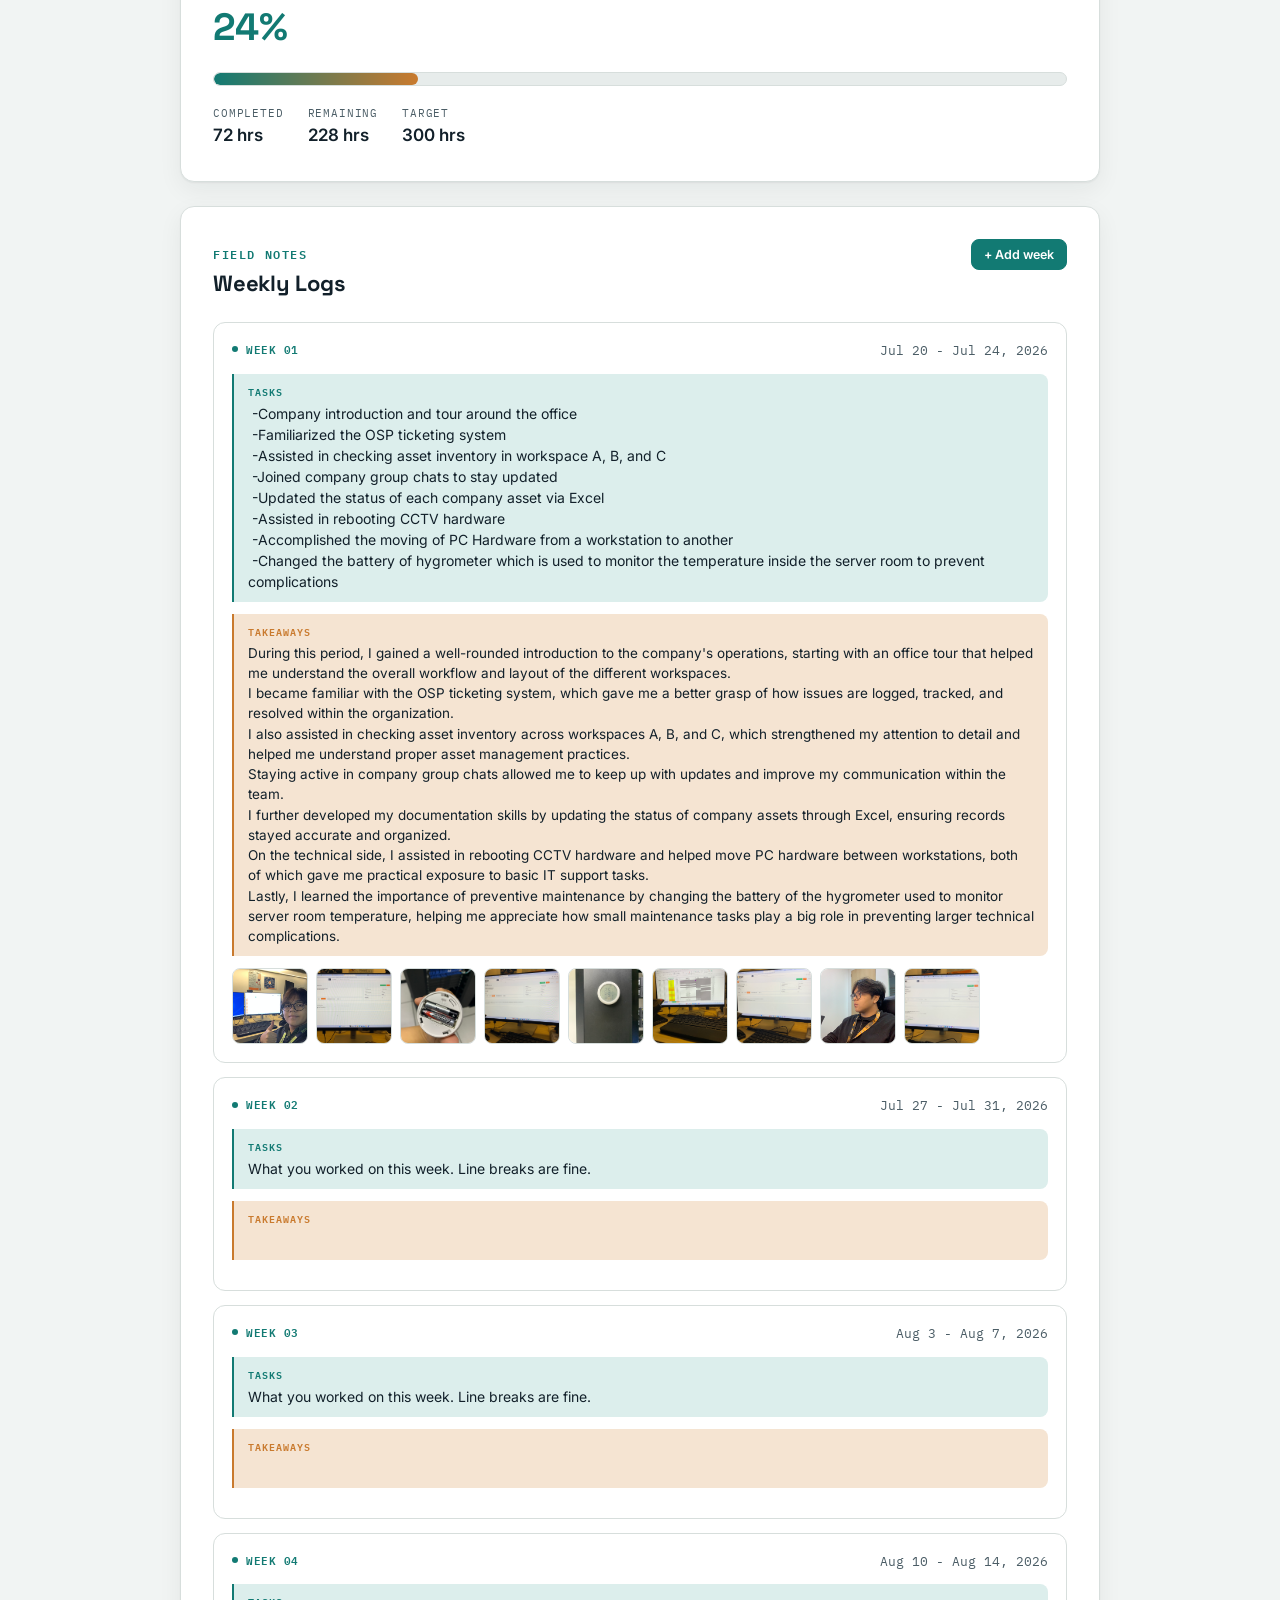
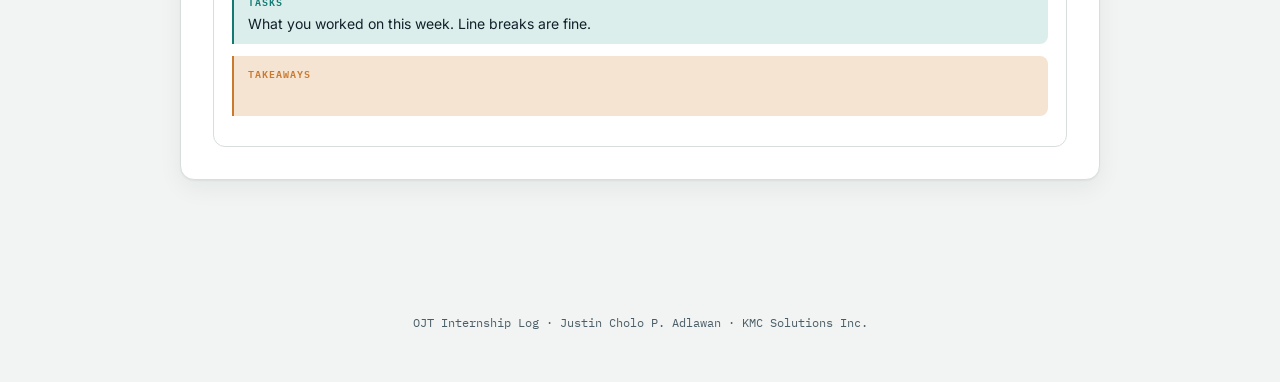
==== commit 73dc6b3f: "Updated index.html" ====
--- a/index.html
+++ b/index.html
@@ -3,7 +3,7 @@
 <head>
 <meta charset="UTF-8">
 <meta name="viewport" content="width=device-width, initial-scale=1.0">
-<title>OSS Internship Log — Justin Cholo P. Adlawan</title>
+<title>Internship Portfolio — Justin Cholo P. Adlawan</title>
 <link rel="preconnect" href="https://fonts.googleapis.com">
 <link href="https://fonts.googleapis.com/css2?family=Space+Grotesk:wght@500;600;700&family=Inter:wght@400;500;600;700&family=IBM+Plex+Mono:wght@400;500;600&display=swap" rel="stylesheet">
 <link rel="stylesheet" href="styles.css">
@@ -11,8 +11,14 @@
 <body>
 
 <div class="topbar">
+  <div class="brand">
+    <div>
       <div class="brand-text">Internship Portfolio</div>
+    </div>
+  </div>
   <div class="topbar-controls">
+    <span class="gh-status" id="ghStatus">Not connected</span>
+    <button class="icon-btn" id="settingsBtn" title="GitHub connection">⚙️</button>
     <button class="icon-btn" id="themeToggle" title="Toggle theme">🌙</button>
   </div>
 </div>
@@ -25,6 +31,7 @@
       <div class="badge-photo" id="avatarBox">
         <span class="initials" id="avatarInitials">JA</span>
         <img id="avatarImg" style="display:none;" alt="Profile photo">
+        <button class="photo-upload-btn eo-flex" id="avatarUploadBtn" title="Change photo">✎</button>
         <input type="file" accept="image/*" id="avatarInput" style="display:none;">
       </div>
       <div class="badge-info">
@@ -44,10 +51,10 @@
             <input class="field-input ledger-value" id="fieldCompany" value="KMC Solutions Inc." disabled>
           </div>
         </div>
-      <div class="profile-links">
-          <a class="btn" href="https://github.com/Secchoo" target="_blank" rel="noopener">GitHub</a>
-          <a class="btn" href="https://ph.linkedin.com/in/cholo-adlawan-b83312335" target="_blank" rel="noopener">LinkedIn
-      </a>
+        <div class="profile-links">
+          <a class="btn small" href="https://github.com/your-username" target="_blank" rel="noopener">GitHub</a>
+          <a class="btn small" href="https://www.linkedin.com/in/your-username" target="_blank" rel="noopener">LinkedIn</a>
+        </div>
       </div>
     </div>
   </section>
@@ -65,8 +72,10 @@
         <div class="logo-box" id="logoBox">
           <span class="logo-placeholder" id="logoPlaceholder">Company<br>Logo</span>
           <img id="logoImg" style="display:none;" alt="KMC Solutions logo">
-      </div>
-    </div>
+        </div>
+        <button class="logo-upload-btn eo" id="logoUploadBtn">Upload logo</button>
+        <input type="file" accept="image/*" id="logoInput" style="display:none;">
+      </div>
       <div>
         <div class="company-name">KMC Solutions Inc.</div>
         <p class="company-desc">KMC Solutions helps companies build long-term offshore teams and operations in the Philippines and Colombia. It supports American, Australian, and European businesses by handling compliant employment, infrastructure, and people operations, without the need to set up a local entity. The platform brings together two integrated offerings: <strong>KMC TEAMS</strong>, which enables companies to hire and retain dedicated offshore professionals while maintaining full ownership of team direction, culture, and performance, and <strong>KMC SPACES</strong>, which provides these teams with beautiful, fully serviced, design-led offices across 36 sites in Metro Manila, Cebu, Clark, Bogotá, and Medellín. Through the KMC Partner Program, the company works with advisors and firms supporting international expansion by offering a trusted platform for offshore teams and workspace solutions.</p>
@@ -126,6 +135,7 @@
         <div class="eyebrow">Field Notes</div>
         <h2 class="section-title">Weekly Logs</h2>
       </div>
+      <button class="btn primary" id="addWeekBtn">+ Add week</button>
     </div>
 
     <div class="week-form" id="weekForm">
@@ -145,19 +155,27 @@
         <textarea id="weekTasks" placeholder="Describe what you worked on this week..."></textarea>
       </div>
       <div>
+        <label>Takeaways</label>
+        <textarea id="weekTakeaways" placeholder="Describe what you learned on this week..."></textarea>
+      </div>
+      <div>
         <label>Photos</label>
         <input type="file" id="weekImages" accept="image/*" multiple>
       </div>
+      <div class="modal-actions" style="margin-top:0;">
+        <button class="btn" id="weekCancelBtn">Cancel</button>
+        <button class="btn primary" id="weekSaveBtn">Commit to GitHub</button>
+      </div>
       <div class="modal-error" id="weekFormError"></div>
     </div>
 
     <div class="week-list" id="weekList"></div>
-    <div class="empty-state" id="weekEmpty">No weeks logged yet.</div>
+    <div class="empty-state" id="weekEmpty">No weeks logged yet. Connect GitHub (⚙️ above) and add your first week to start your OJT record.</div>
   </section>
 
 </main>
 
-<footer>Internship portfolio · Justin Cholo P. Adlawan · KMC Solutions Inc.</footer>
+<footer>OJT Internship Log · Justin Cholo P. Adlawan · KMC Solutions Inc.</footer>
 
 <!-- Lightbox -->
 <div class="modal-overlay hidden" id="lightbox" style="background:rgba(0,0,0,.85);">
@@ -179,6 +197,28 @@
   </div>
 </div>
 
+<!-- GitHub connection settings -->
+<div class="modal-overlay hidden" id="settingsModal">
+  <div class="modal-box wide">
+    <h3>Connect GitHub</h3>
+    <p>Lets this page commit weekly logs straight to <code>data.json</code> in your repo. The token is stored only in this browser and used only to call <code>api.github.com</code> directly from your device — it never goes anywhere else.</p>
+    <label class="settings-label">GitHub username / org</label>
+    <input type="text" id="ghOwner" placeholder="e.g. justin-adlawan">
+    <label class="settings-label">Repository name</label>
+    <input type="text" id="ghRepo" placeholder="e.g. ojt-portfolio">
+    <label class="settings-label">Branch</label>
+    <input type="text" id="ghBranch" placeholder="main" value="main">
+    <label class="settings-label">Personal access token</label>
+    <input type="password" id="ghToken" placeholder="fine-grained token, Contents: read & write">
+    <p class="settings-help">Create one at <span class="mono">github.com/settings/personal-access-tokens</span> — scope it to just this repository, with <strong>Contents: Read and write</strong> permission, nothing else. Treat it like a password; you can revoke it anytime on GitHub.</p>
+    <div class="modal-error" id="settingsError"></div>
+    <div class="modal-actions">
+      <button class="btn" id="settingsClearBtn">Disconnect</button>
+      <button class="btn primary" id="settingsSaveBtn">Save & connect</button>
+    </div>
+  </div>
+</div>
+
 <div class="toast" id="toast"></div>
 
 <script src="script.js"></script>
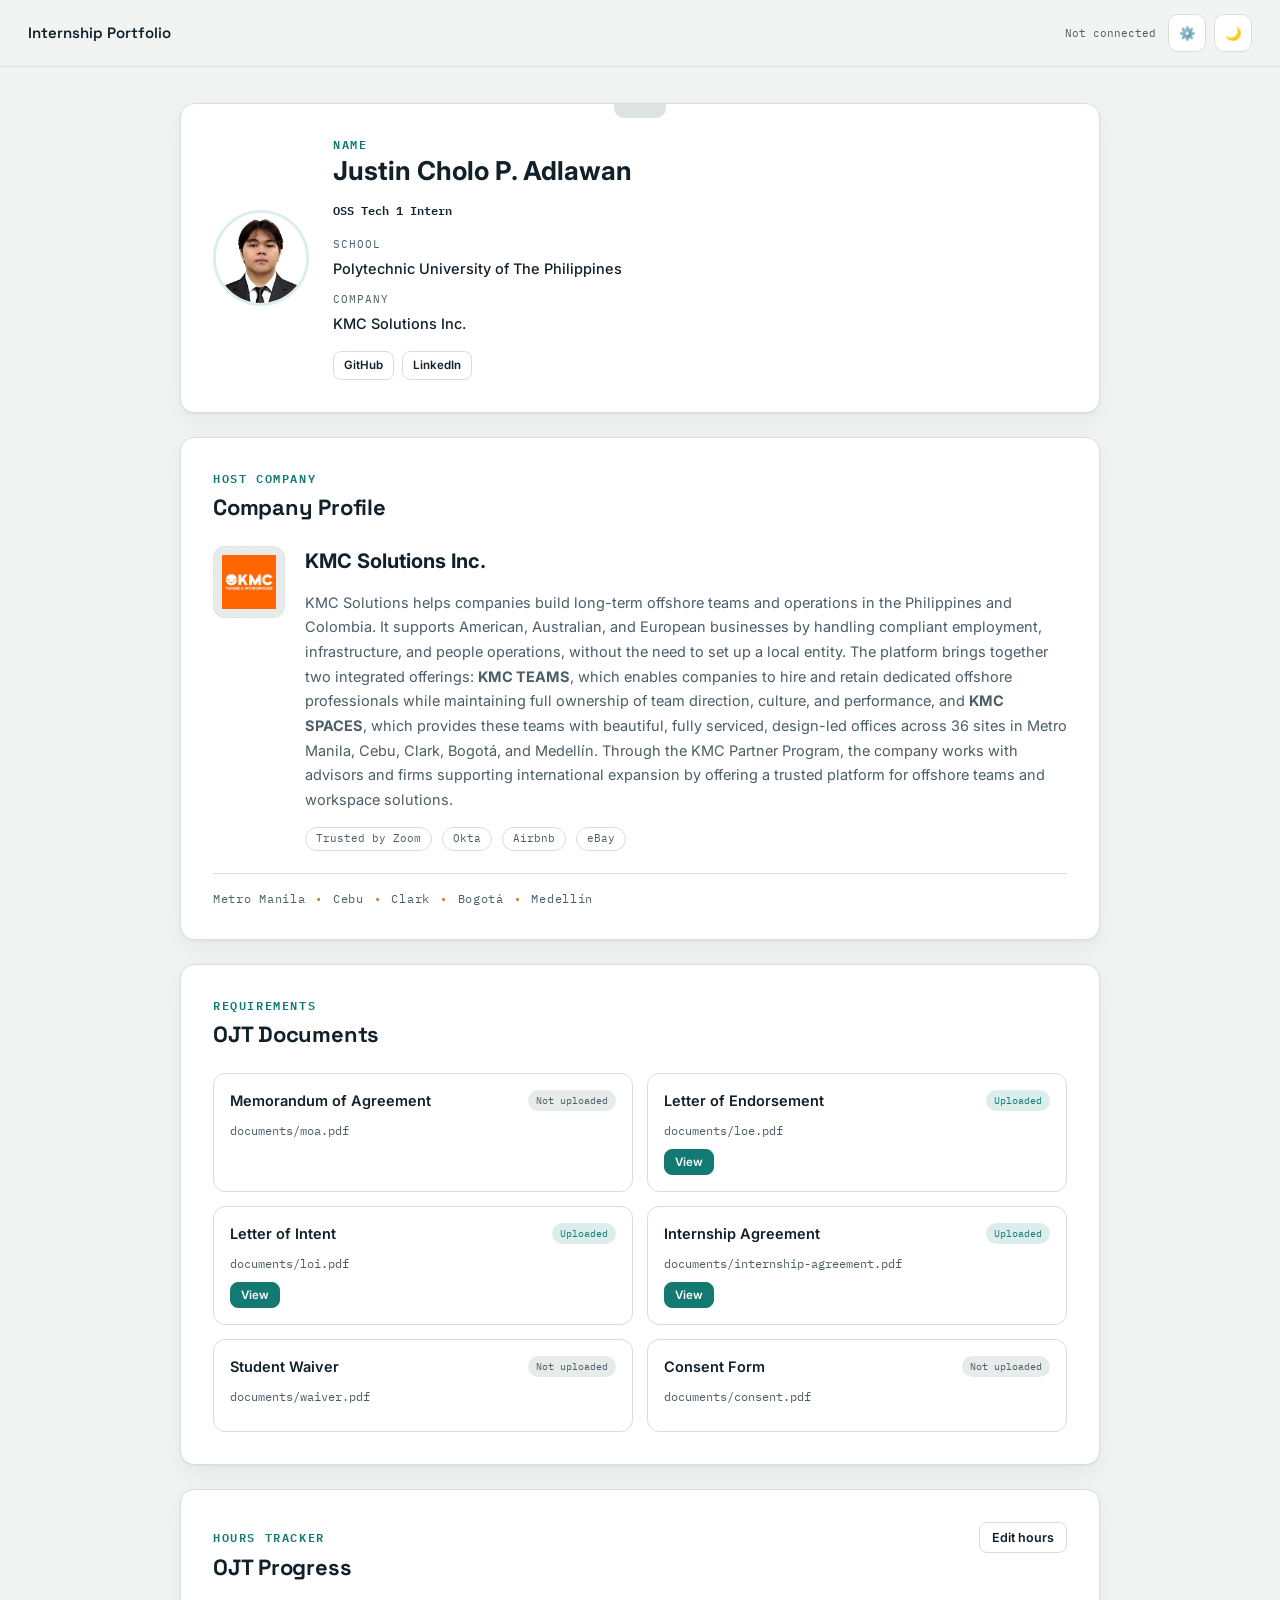
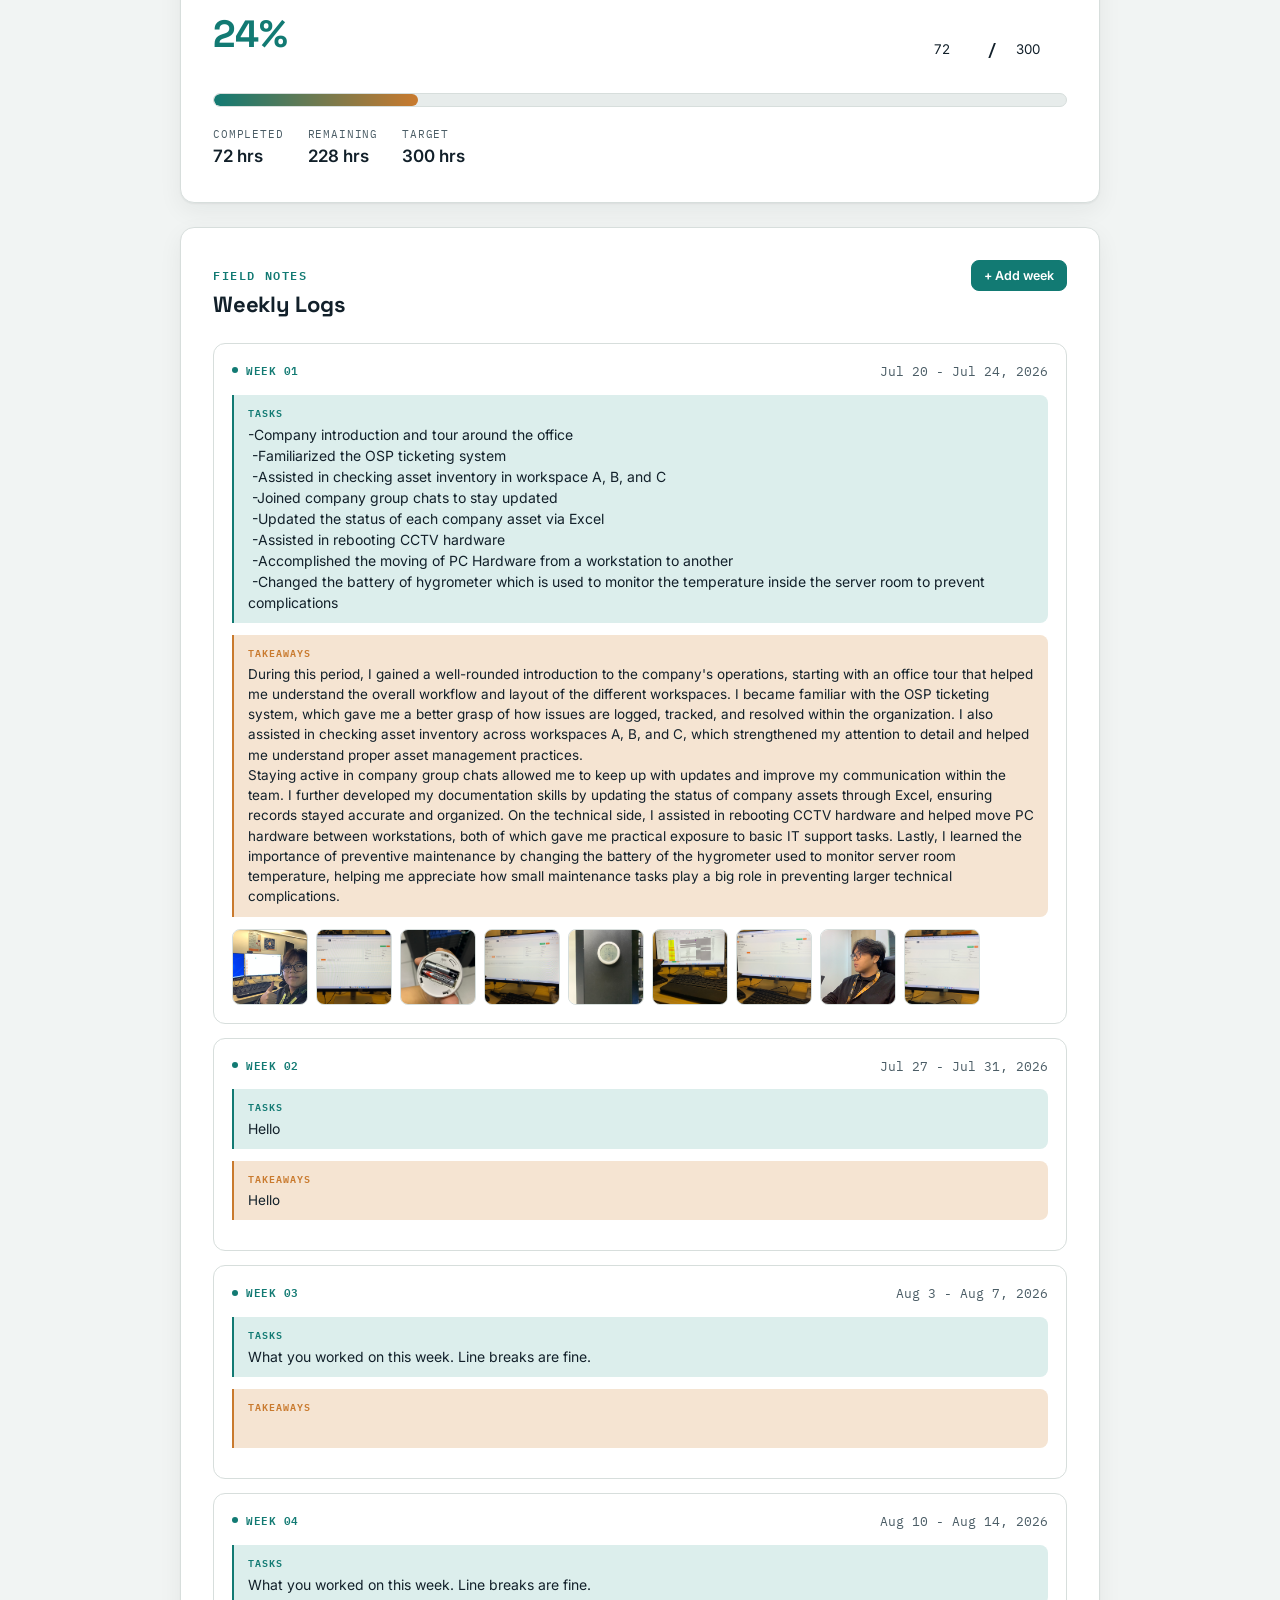
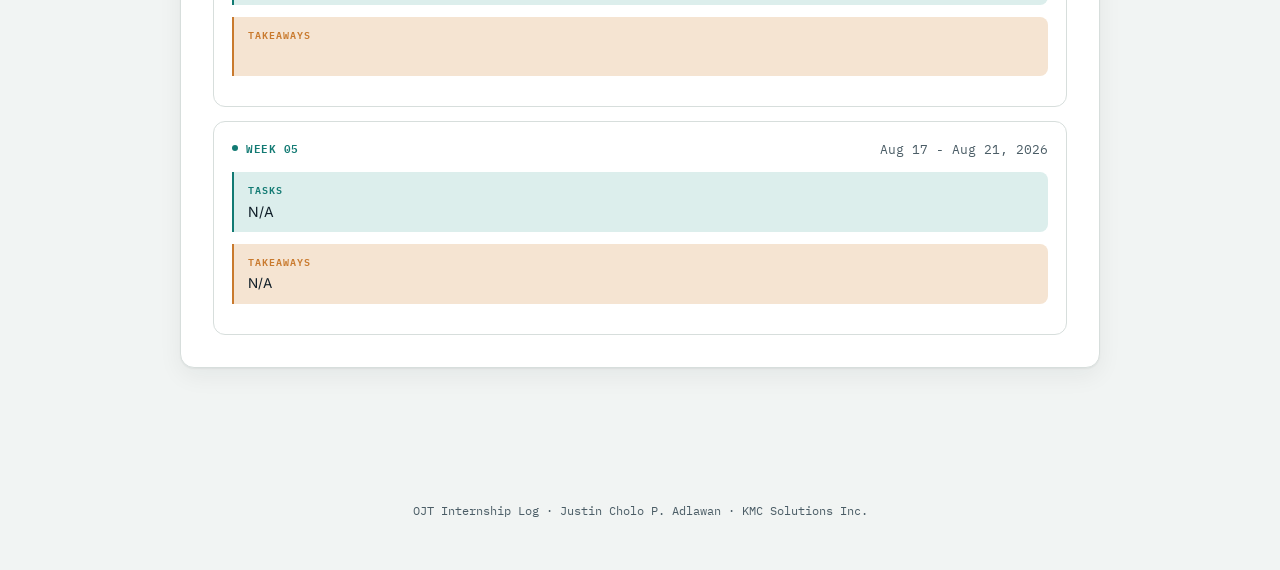
==== commit 63999348: "Add edit and cancel buttons for hours tracking" ====
--- a/index.html
+++ b/index.html
@@ -110,16 +110,19 @@
         <div class="eyebrow">Hours Tracker</div>
         <h2 class="section-title">OJT Progress</h2>
       </div>
+      <button class="btn" id="editHoursBtn">Edit hours</button>
     </div>
     <div class="progress-top">
       <div class="progress-pct" id="progressPct">0%</div>
       <div class="pstat-value">
           <input type="number" min="0" class="field-input hours-input" id="hoursCompleted" disabled>
-          <span class="mono"></span>
+          <span class="mono">/</span>
           <input type="number" min="1" class="field-input hours-input" id="hoursTarget" disabled>
-        </div>
-      </div>
-    </div>
+          <button class="btn small primary" id="hoursSaveBtn" style="display:none;">Commit</button>
+          <button class="btn small" id="hoursCancelBtn" style="display:none;">Cancel</button>
+      </div>
+    </div>
+    <div class="modal-error" id="hoursFormError"></div>
     <div class="progress-track"><div class="progress-fill" id="progressFill" style="width:0%;"></div></div>
     <div class="progress-stats">
       <div class="pstat"><div class="pstat-label">Completed</div><div class="pstat-value" id="statCompleted">0 hrs</div></div>
--- a/styles.css
+++ b/styles.css
@@ -38,10 +38,21 @@
     padding:14px 28px; background:color-mix(in srgb, var(--bg) 88%, transparent);
     backdrop-filter:blur(10px); border-bottom:1px solid var(--border);
   }
+  .brand{ display:flex; align-items:center; gap:10px; }
+  .brand-mark{
+    width:30px; height:30px; border-radius:8px; background:var(--accent);
+    color:#fff; display:flex; align-items:center; justify-content:center;
+    font-family:'Space Grotesk'; font-weight:700; font-size:14px; flex-shrink:0;
   }
   .brand-text{ font-family:'Space Grotesk'; font-weight:600; font-size:15px; }
   .brand-sub{ font-size:11px; color:var(--text-dim); font-family:'IBM Plex Mono'; }
   .topbar-controls{ display:flex; align-items:center; gap:8px; }
+.gh-status{
+  font-family:'IBM Plex Mono'; font-size:11px; color:var(--text-dim);
+  padding:0 4px; white-space:nowrap; display:none;
+}
+@media (min-width:520px){ .gh-status{ display:inline; } }
+.gh-status.connected{ color:var(--accent); }
   .icon-btn{
     display:flex; align-items:center; justify-content:center; gap:6px;
     width:38px; height:38px; border-radius:10px; border:1px solid var(--border);
@@ -65,6 +76,23 @@
   .section-head{ display:flex; align-items:baseline; justify-content:space-between; gap:12px; margin-bottom:22px; flex-wrap:wrap;}
   .section-title{ font-size:22px; margin-top:4px; }
 
+  /* ---------- edit-mode visibility ---------- */
+  .eo{ display:none; }
+  .eo-flex{ display:none; }
+  body.editing .eo{ display:inline-block; }
+  body.editing .eo-flex{ display:inline-flex; }
+  .field-input{
+    border:none; background:transparent; color:var(--text); padding:2px 0;
+    border-bottom:1px dashed transparent; width:100%;
+    -webkit-appearance:none; appearance:none; -webkit-text-fill-color:var(--text);
+  }
+  .field-input:not(:disabled){
+    border-bottom:1px dashed var(--accent); background:var(--accent-soft);
+    border-radius:4px; padding:4px 8px;
+  }
+  .field-input:disabled{ cursor:default; opacity:1; }
+  textarea.field-input{ resize:vertical; font-family:inherit; }
+
   /* ---------- profile badge ---------- */
   .badge{
     display:flex; gap:24px; align-items:center; position:relative;
@@ -78,11 +106,6 @@
     background:var(--surface-2); border:3px solid var(--accent-soft);
     display:flex; align-items:center; justify-content:center; overflow:hidden;
   }
-.field-input{
-  border:none; background:transparent; color:var(--text); padding:2px 0;
-  border-bottom:1px dashed transparent; width:100%;
-  -webkit-appearance:none; appearance:none; -webkit-text-fill-color:var(--text);
-}
   .badge-photo img{ width:100%; height:100%; object-fit:cover; }
   .badge-photo .initials{ font-family:'Space Grotesk'; font-size:32px; color:var(--accent); font-weight:700; }
   .photo-upload-btn{
@@ -222,9 +245,28 @@
     background:var(--surface); border-radius:16px; padding:26px; width:100%; max-width:360px; box-shadow:var(--shadow);
     border:1px solid var(--border);
   }
+  .modal-box.wide{ max-width:440px; }
+  .settings-label{ font-family:'IBM Plex Mono'; font-size:10.5px; text-transform:uppercase; letter-spacing:.08em; color:var(--text-dim); margin:14px 0 5px; display:block; }
+  .settings-help{ font-size:11.5px; color:var(--text-dim); margin-top:10px; line-height:1.6; }
+  .week-form{
+    display:none; flex-direction:column; gap:12px; border:1px dashed var(--accent); border-radius:12px; padding:18px; margin-bottom:20px;
+    background:var(--accent-soft);
+  }
+  .week-form.open{ display:flex; }
+  .week-form label{ font-family:'IBM Plex Mono'; font-size:10.5px; text-transform:uppercase; letter-spacing:.08em; color:var(--text-dim); margin-bottom:4px; display:block; }
+  .week-form input, .week-form textarea{
+    width:100%; padding:9px 11px; border-radius:8px; border:1px solid var(--border); background:var(--surface); font-size:14px; font-family:inherit; color:var(--text);
+  }
+  .week-form textarea{ min-height:80px; }
+  .form-row{ display:flex; gap:14px; flex-wrap:wrap; }
+  .form-row > div{ flex:1; min-width:140px; }
+  .week-actions{ display:flex; gap:8px; margin-top:12px; }
+  .btn.ghost-danger{ color:var(--danger); border-color:var(--danger-soft); }
+  .btn.ghost-danger:hover{ background:var(--danger-soft); }
+  .btn:disabled{ opacity:.5; cursor:not-allowed; }
   .modal-box h3{ font-size:17px; margin-bottom:6px; }
   .modal-box p{ font-size:13px; color:var(--text-dim); margin:0 0 16px; }
-  .modal-box input{ width:100%; padding:10px 12px; border-radius:8px; border:1px solid var(--border); background:var(--bg); font-size:15px; letter-spacing:.2em; text-align:center; }
+  .modal-box input{ width:100%; padding:10px 12px; border-radius:8px; border:1px solid var(--border); background:var(--bg); font-size:14px; font-family:inherit; color:var(--text); margin-bottom:2px; }
   .modal-actions{ display:flex; gap:10px; margin-top:16px; }
   .modal-actions .btn{ flex:1; justify-content:center; }
   .modal-error{ color:var(--danger); font-size:12px; margin-top:8px; min-height:14px; }
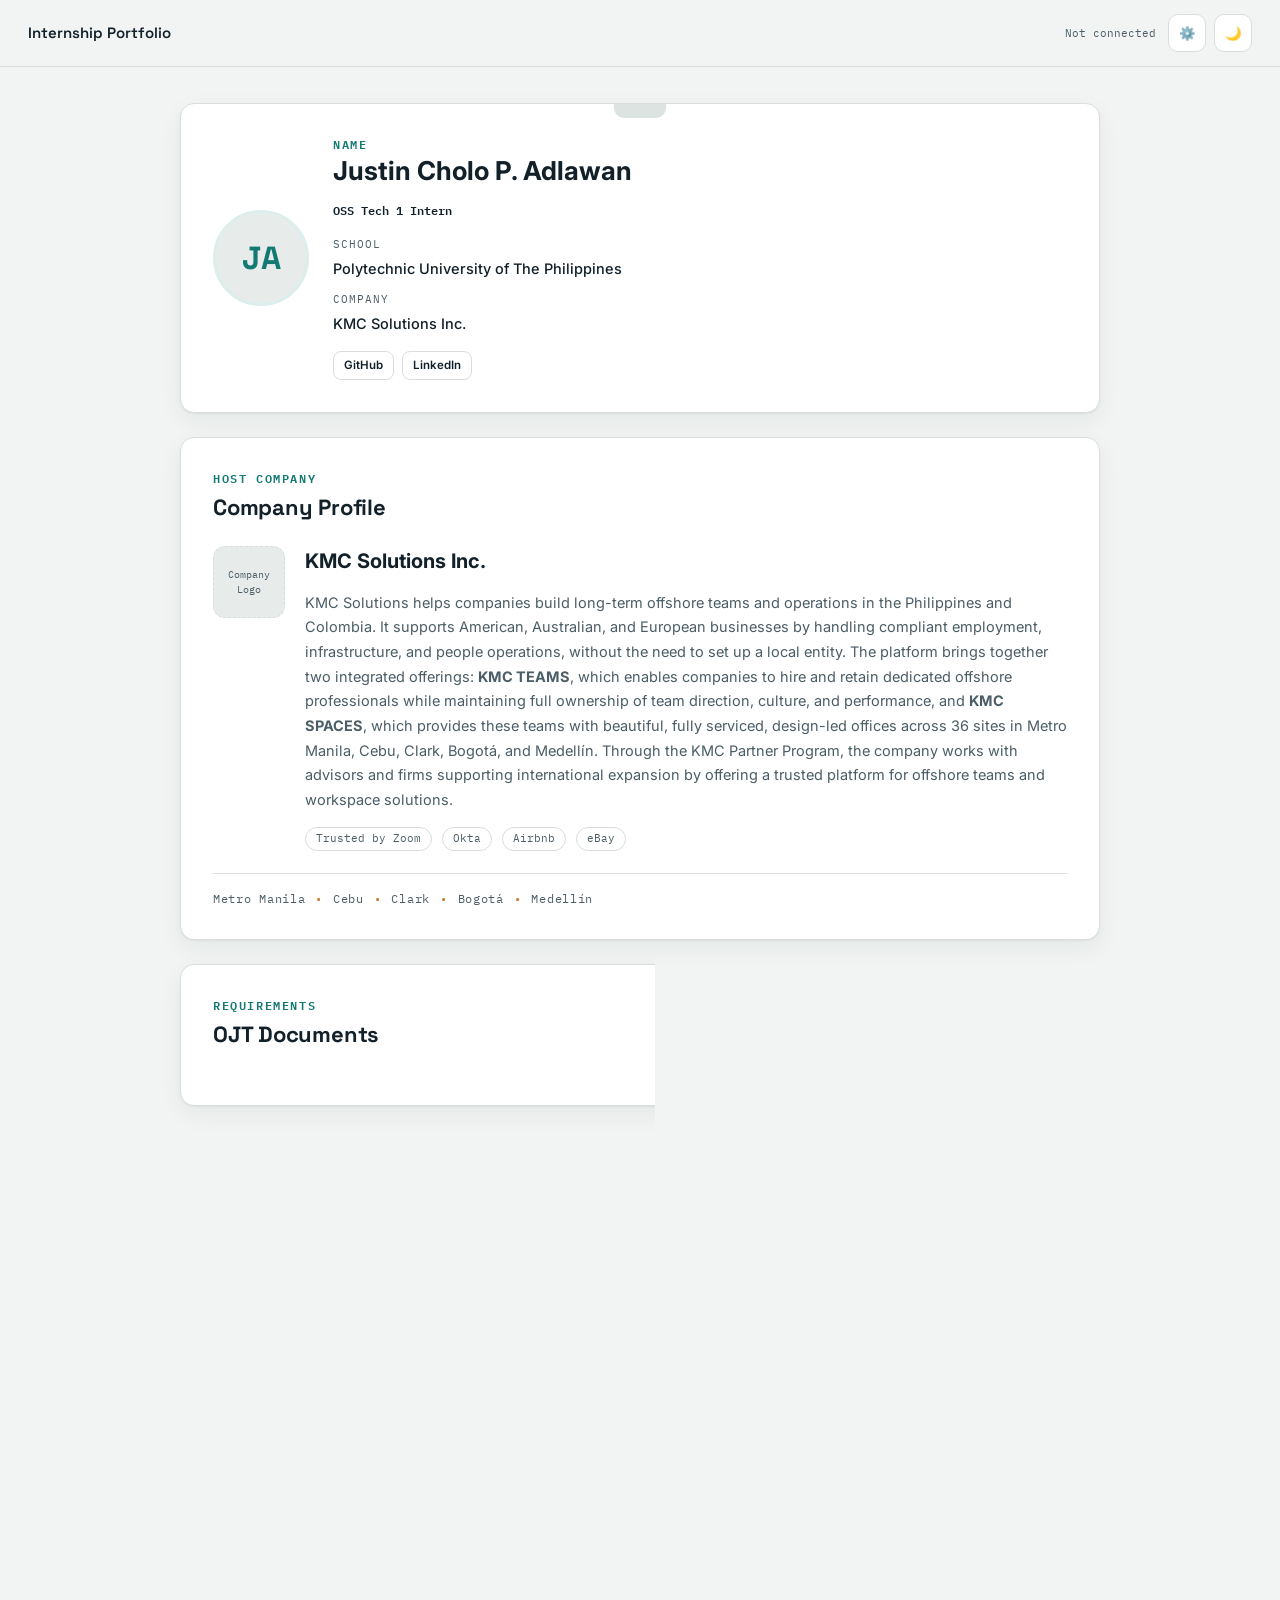
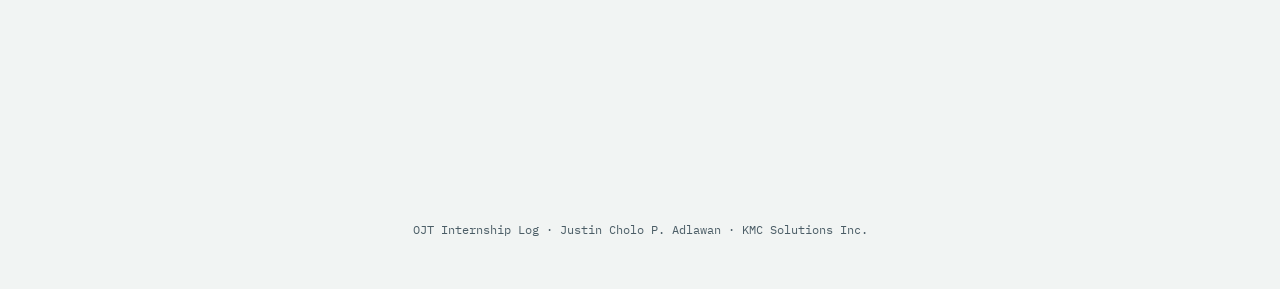
==== commit 2e082b03: "Reverted back to working version" ====
--- a/index.html
+++ b/index.html
@@ -110,19 +110,16 @@
         <div class="eyebrow">Hours Tracker</div>
         <h2 class="section-title">OJT Progress</h2>
       </div>
-      <button class="btn" id="editHoursBtn">Edit hours</button>
     </div>
     <div class="progress-top">
       <div class="progress-pct" id="progressPct">0%</div>
       <div class="pstat-value">
           <input type="number" min="0" class="field-input hours-input" id="hoursCompleted" disabled>
-          <span class="mono">/</span>
+          <span class="mono"></span>
           <input type="number" min="1" class="field-input hours-input" id="hoursTarget" disabled>
-          <button class="btn small primary" id="hoursSaveBtn" style="display:none;">Commit</button>
-          <button class="btn small" id="hoursCancelBtn" style="display:none;">Cancel</button>
-      </div>
-    </div>
-    <div class="modal-error" id="hoursFormError"></div>
+        </div>
+      </div>
+    </div>
     <div class="progress-track"><div class="progress-fill" id="progressFill" style="width:0%;"></div></div>
     <div class="progress-stats">
       <div class="pstat"><div class="pstat-label">Completed</div><div class="pstat-value" id="statCompleted">0 hrs</div></div>
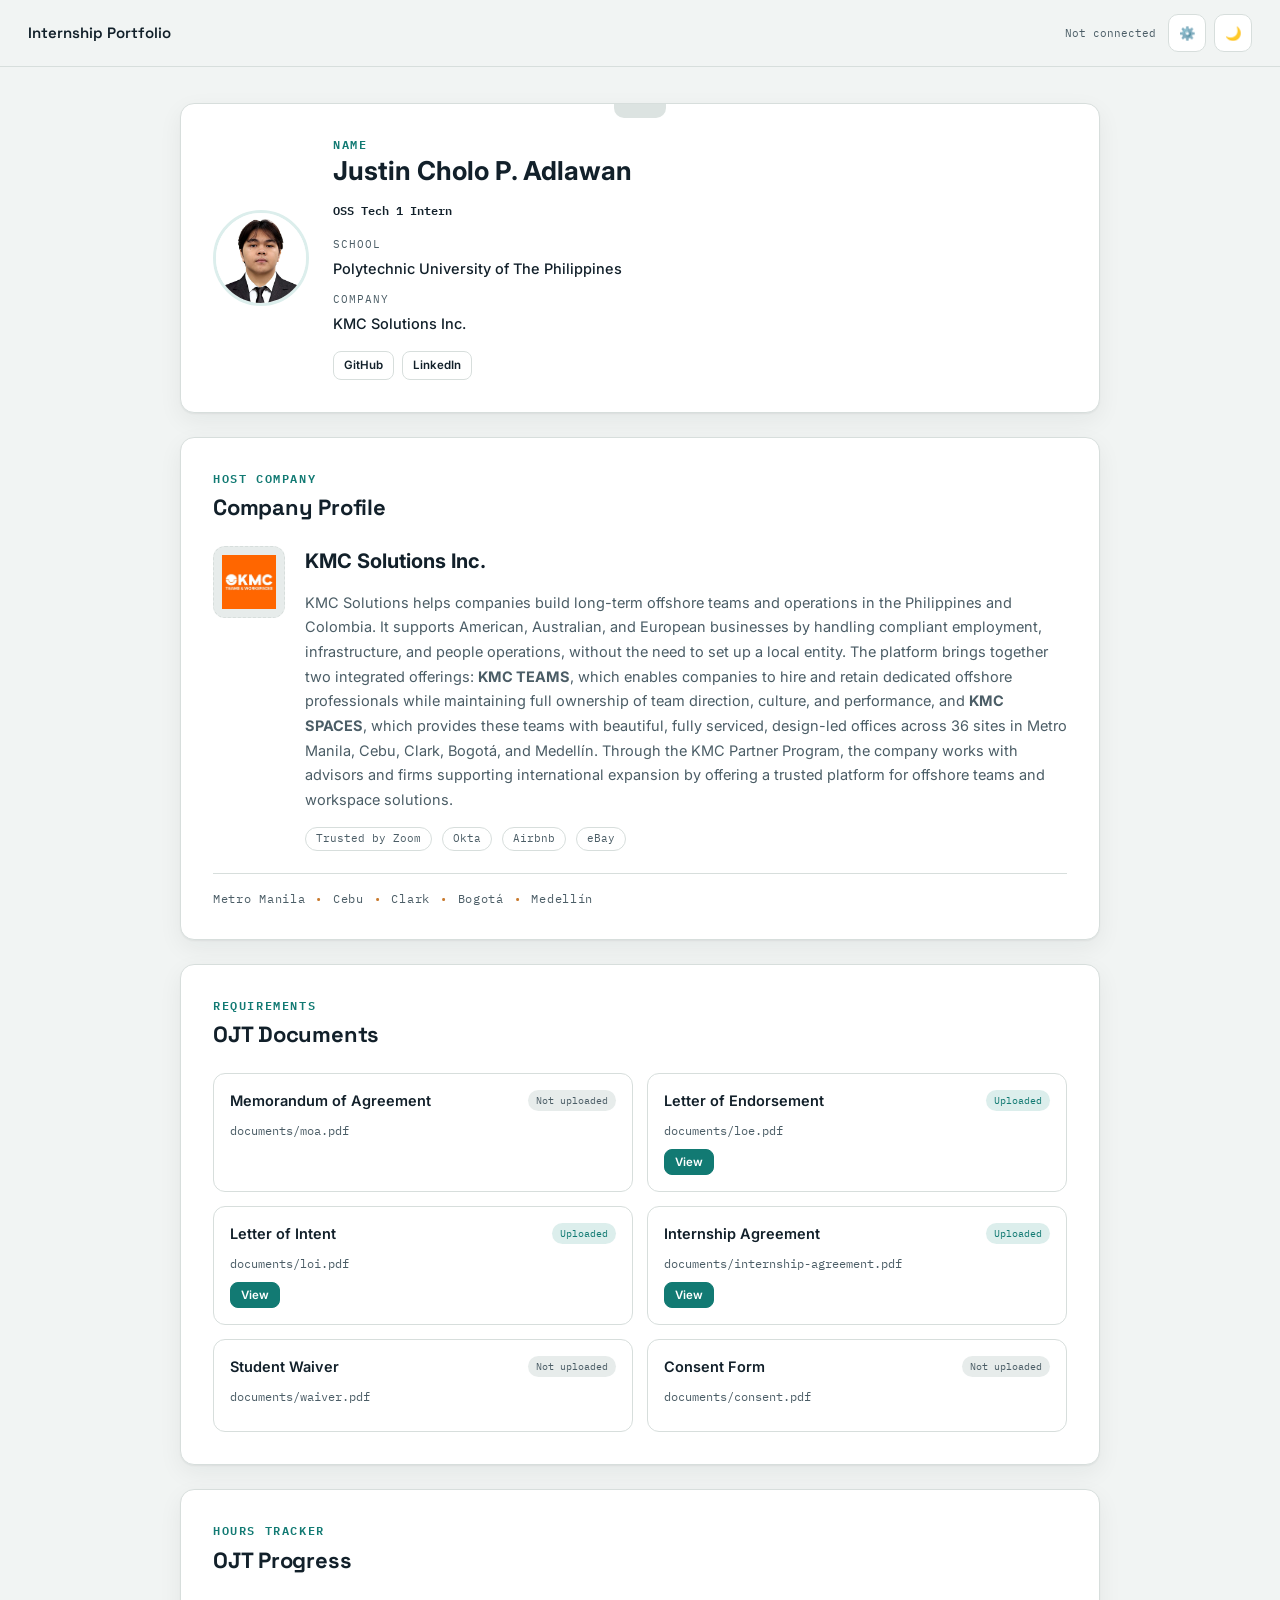
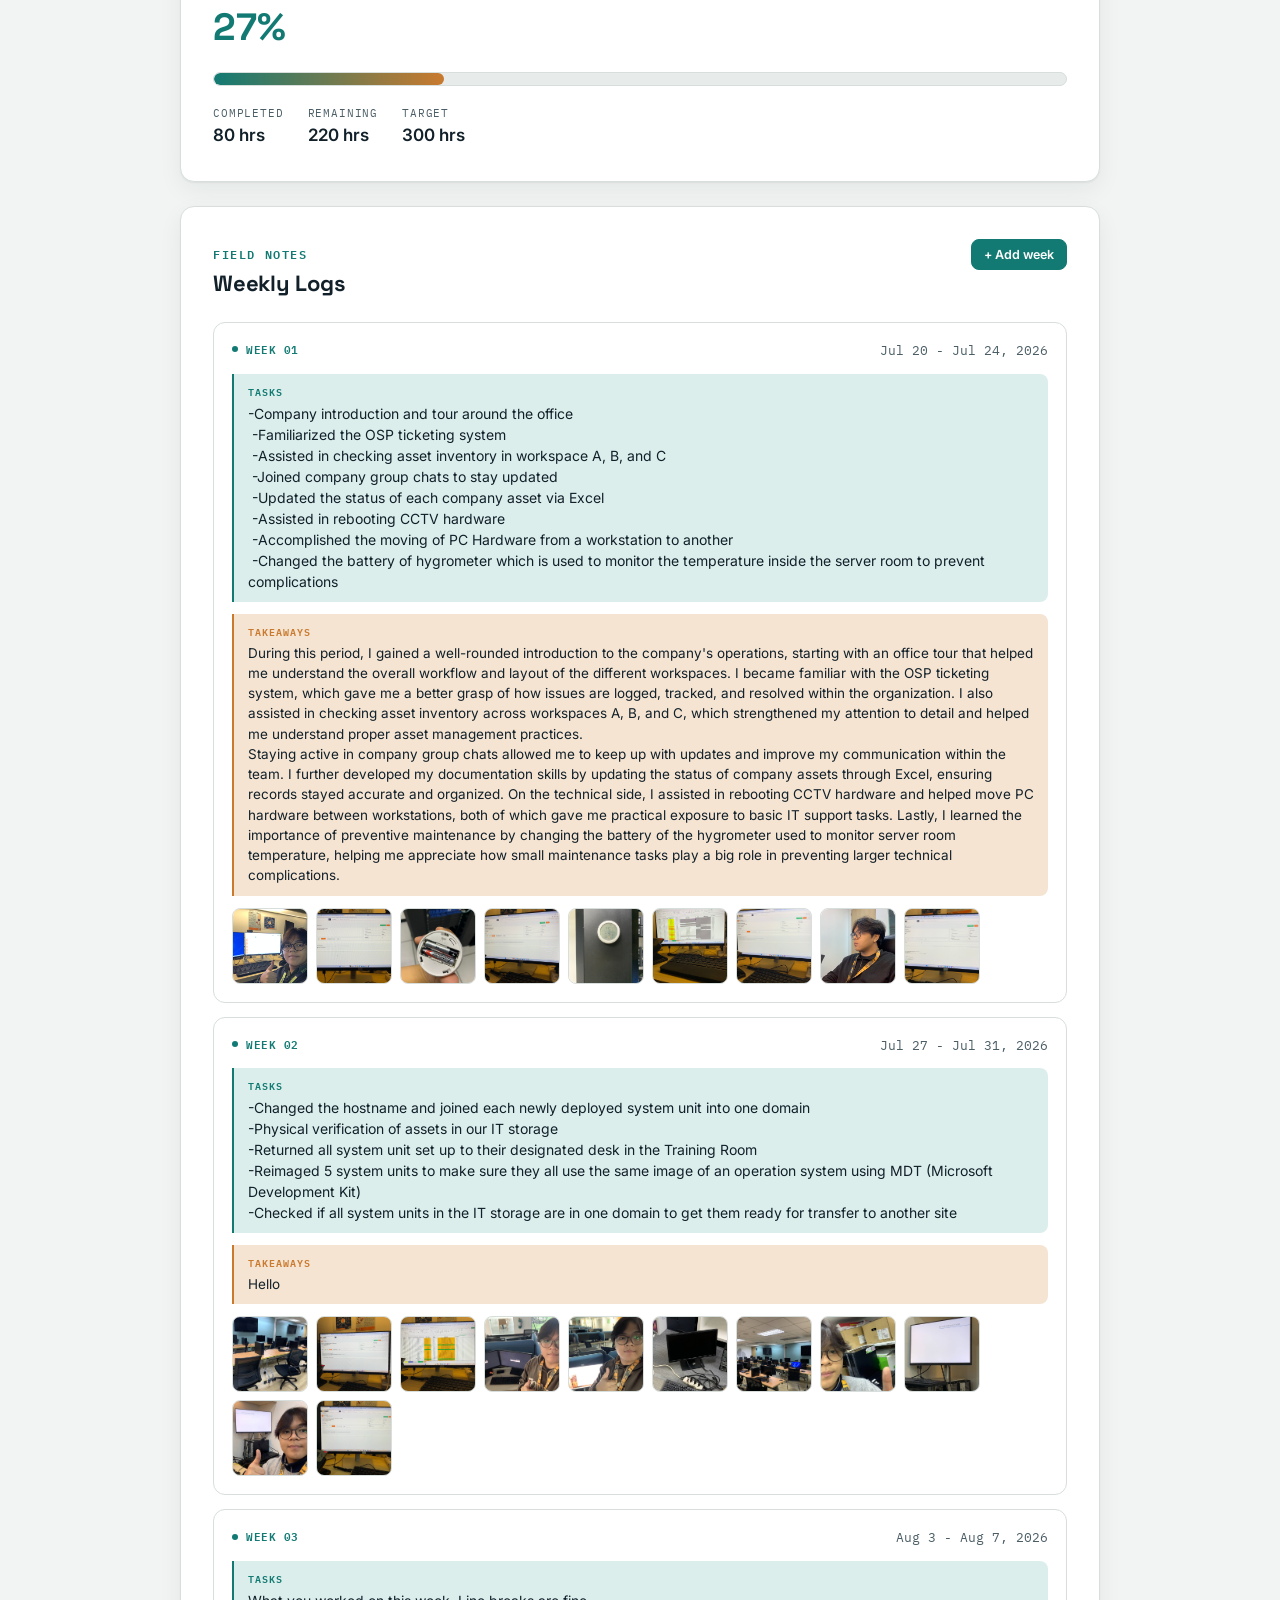
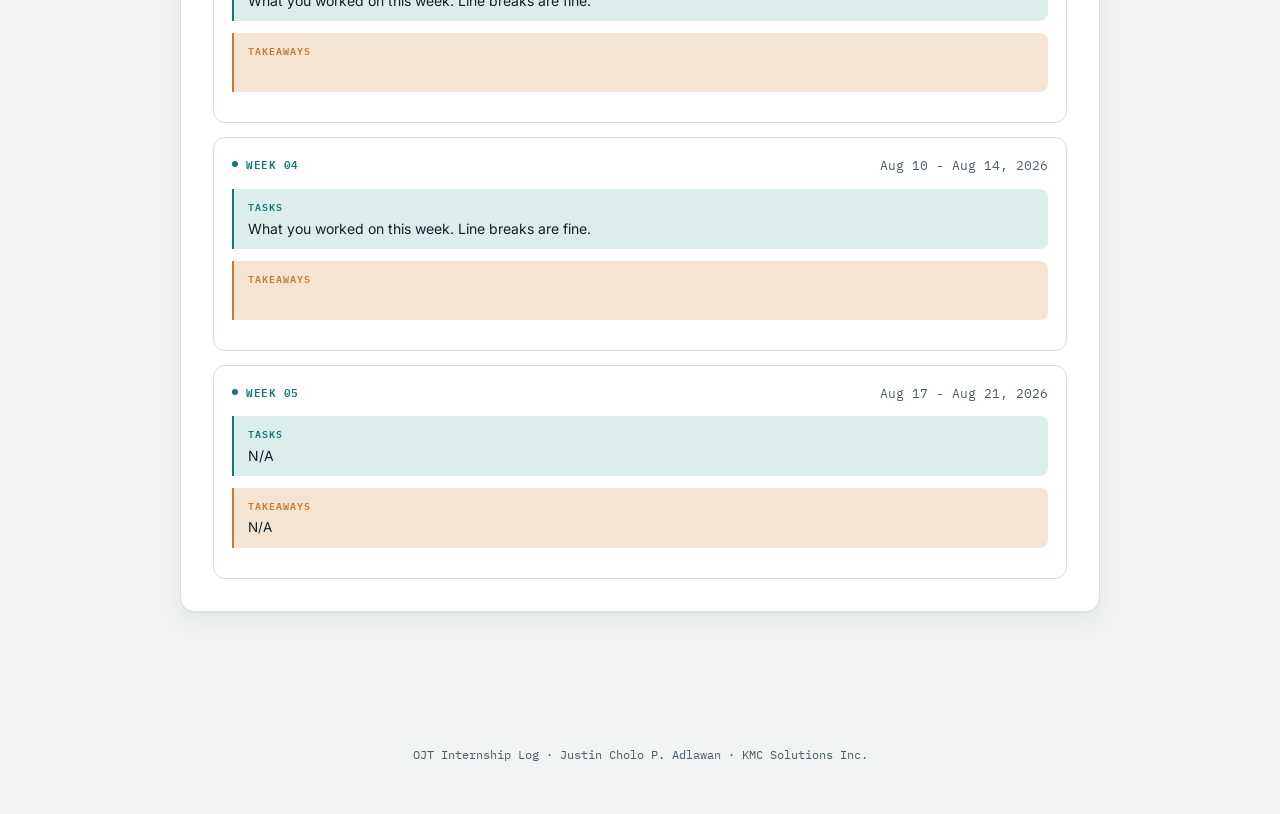
==== commit 326649c3: "Update GitHub and LinkedIn links in index.html" ====
--- a/index.html
+++ b/index.html
@@ -52,8 +52,8 @@
           </div>
         </div>
         <div class="profile-links">
-          <a class="btn small" href="https://github.com/your-username" target="_blank" rel="noopener">GitHub</a>
-          <a class="btn small" href="https://www.linkedin.com/in/your-username" target="_blank" rel="noopener">LinkedIn</a>
+          <a class="btn small" href="https://github.com/secchoo" target="_blank" rel="noopener">GitHub</a>
+          <a class="btn small" href="https://www.linkedin.com/in/cholo-adlawan" target="_blank" rel="noopener">LinkedIn</a>
         </div>
       </div>
     </div>
--- a/styles.css
+++ b/styles.css
@@ -86,7 +86,7 @@
     border-bottom:1px dashed transparent; width:100%;
     -webkit-appearance:none; appearance:none; -webkit-text-fill-color:var(--text);
   }
-  .field-input:not(:disabled){
+  body.editing .field-input:not(:disabled){
     border-bottom:1px dashed var(--accent); background:var(--accent-soft);
     border-radius:4px; padding:4px 8px;
   }
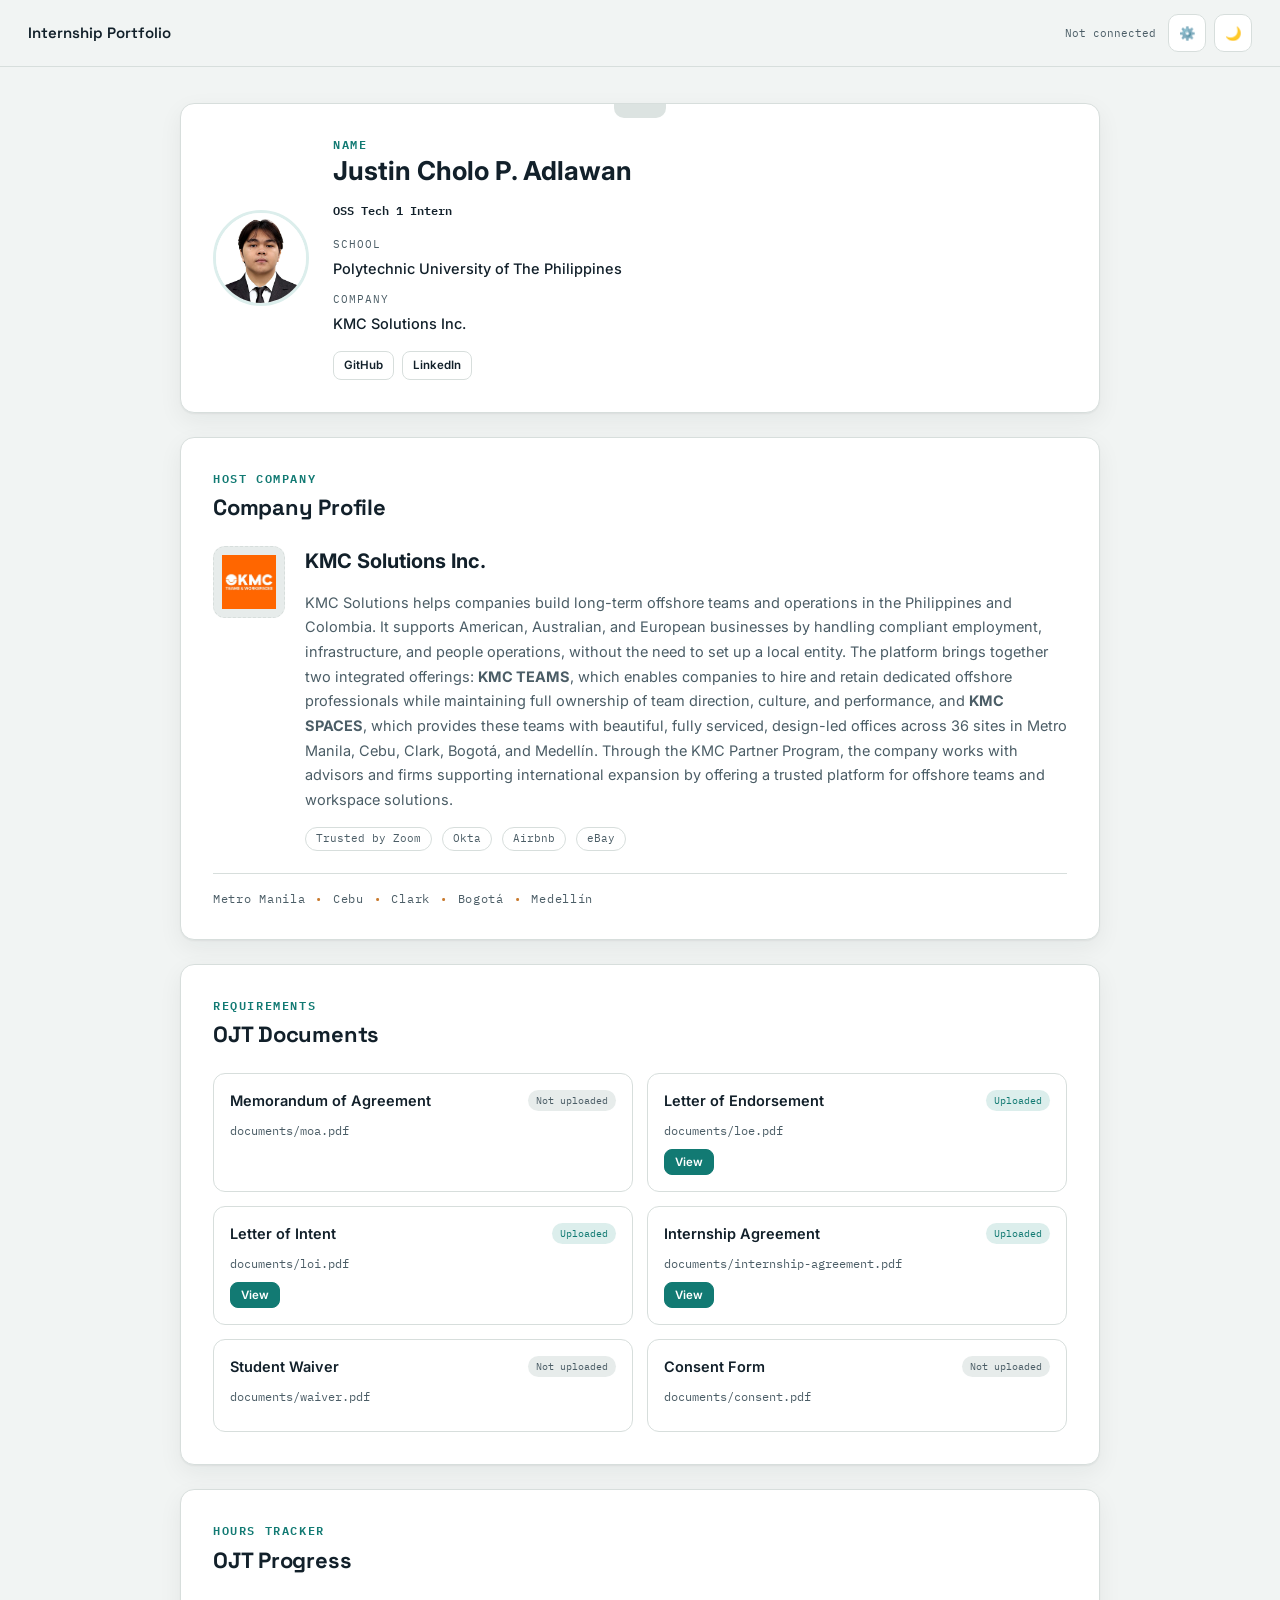
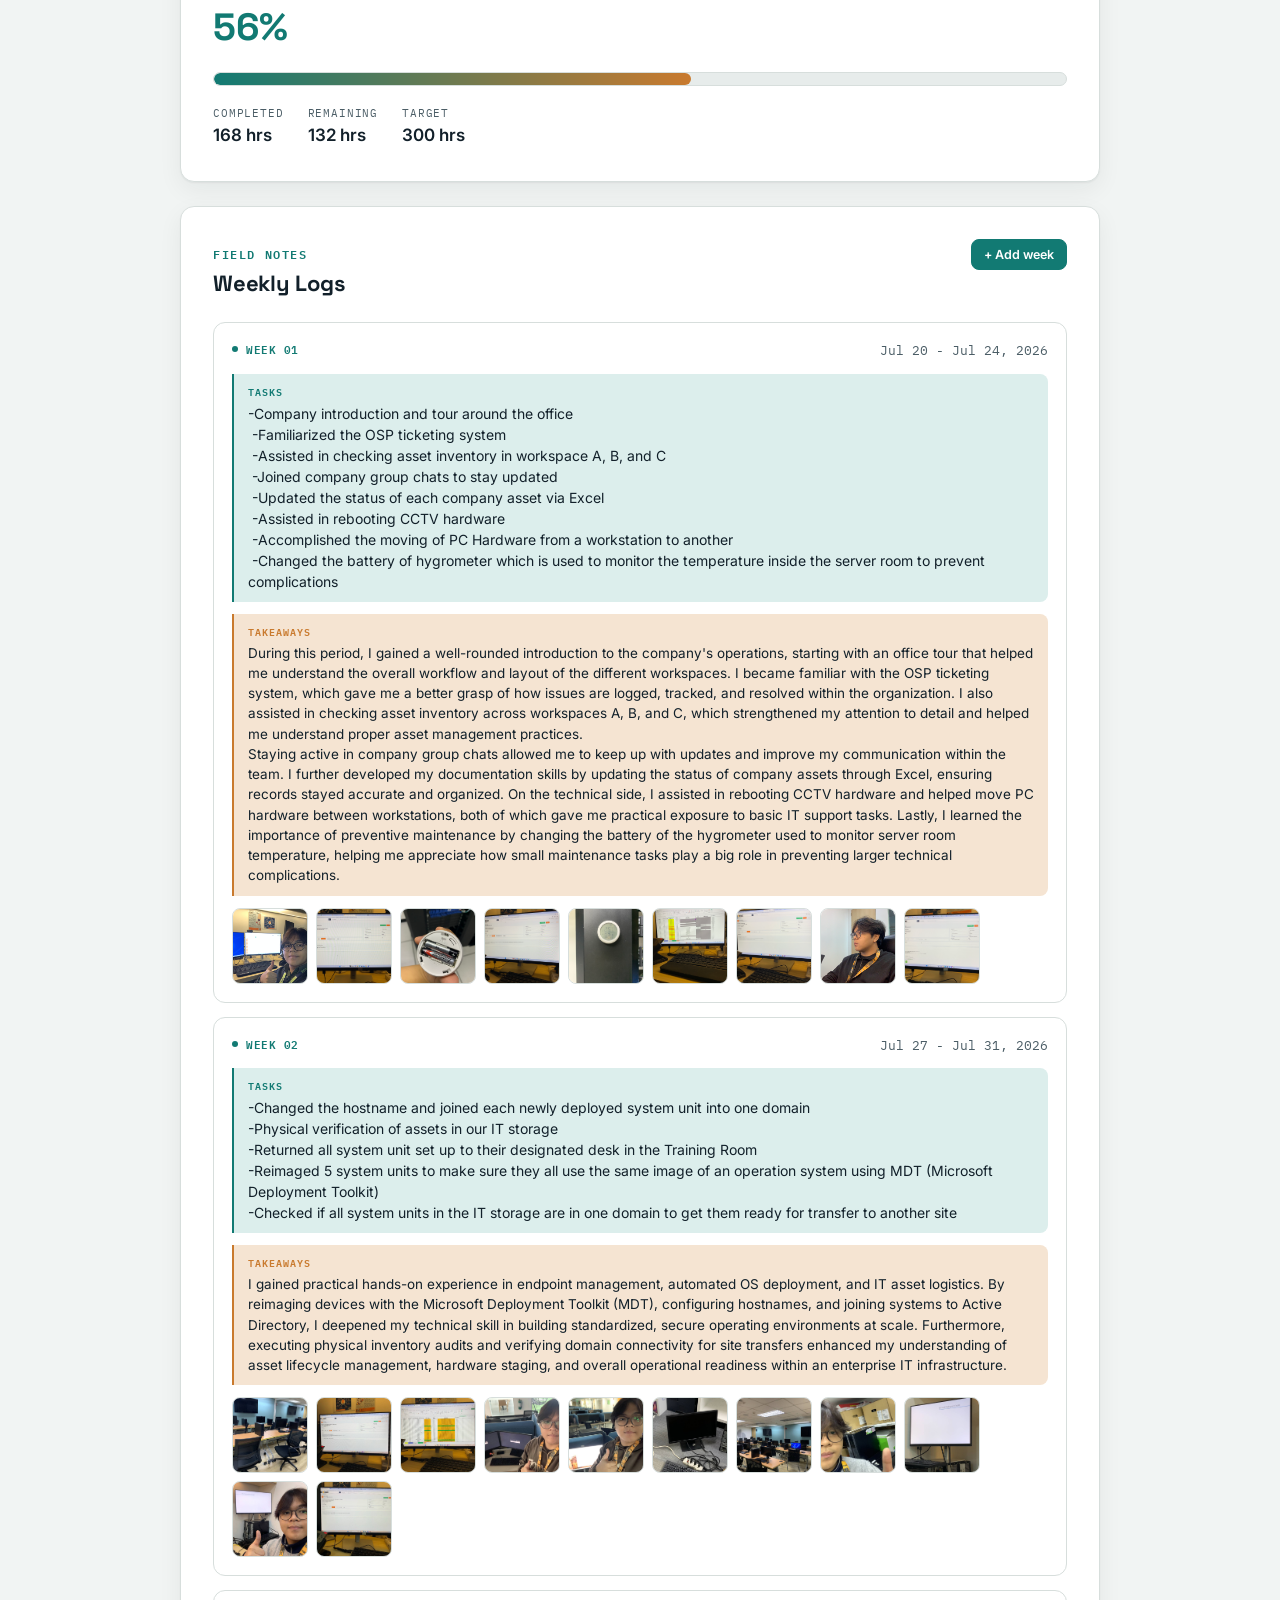
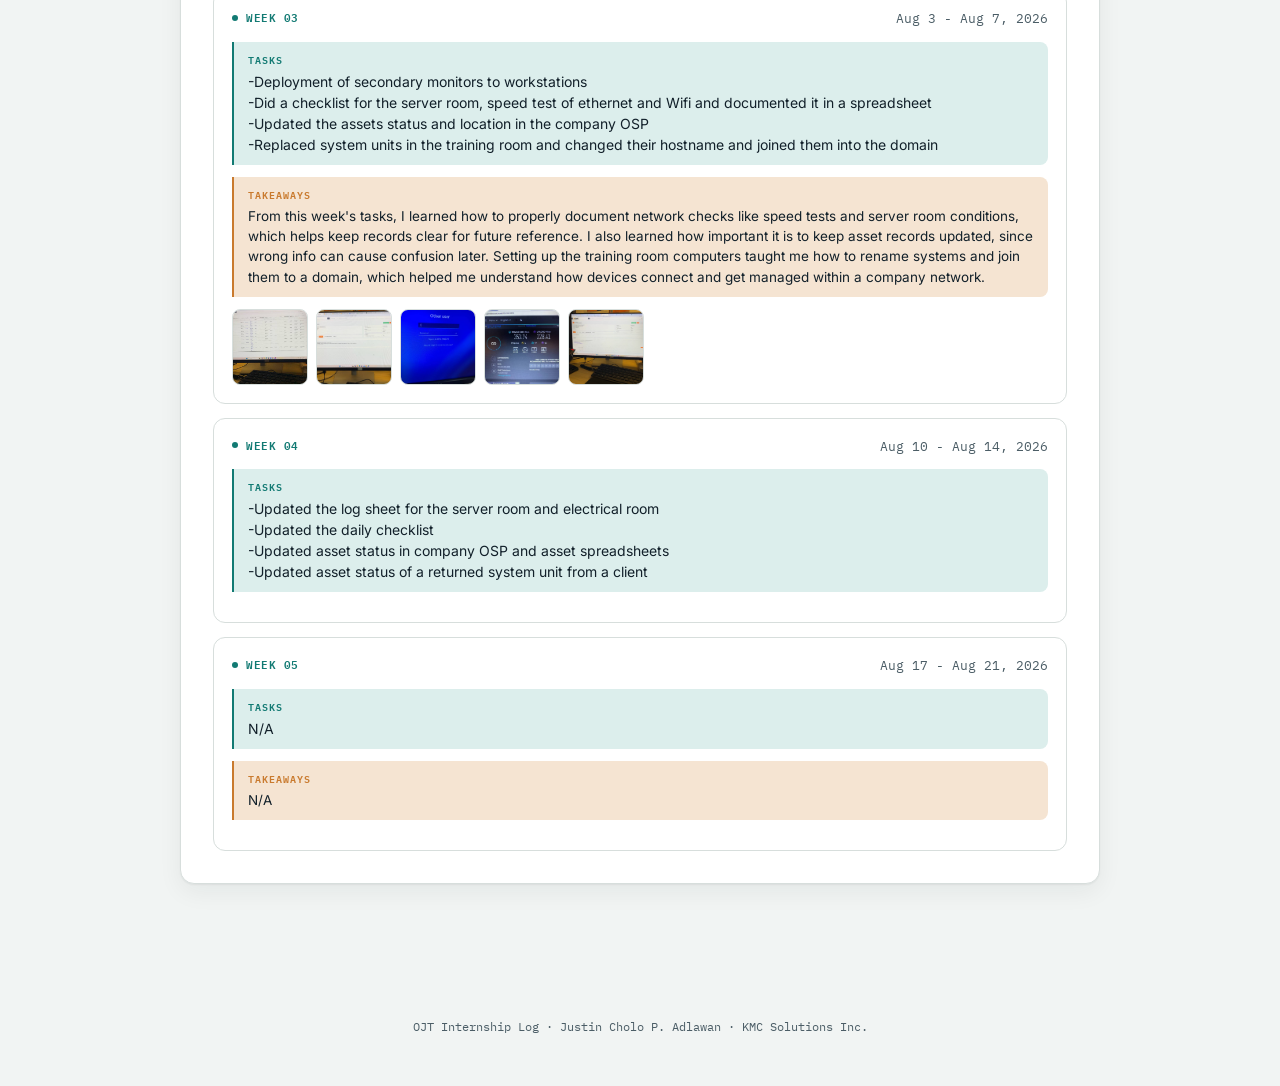
==== commit b9481844: "Update LinkedIn link in index.html" ====
--- a/index.html
+++ b/index.html
@@ -53,7 +53,7 @@
         </div>
         <div class="profile-links">
           <a class="btn small" href="https://github.com/secchoo" target="_blank" rel="noopener">GitHub</a>
-          <a class="btn small" href="https://www.linkedin.com/in/cholo-adlawan" target="_blank" rel="noopener">LinkedIn</a>
+          <a class="btn small" href="www.linkedin.com/in/cholo-adlawan-b83312335" target="_blank" rel="noopener">LinkedIn</a>
         </div>
       </div>
     </div>
